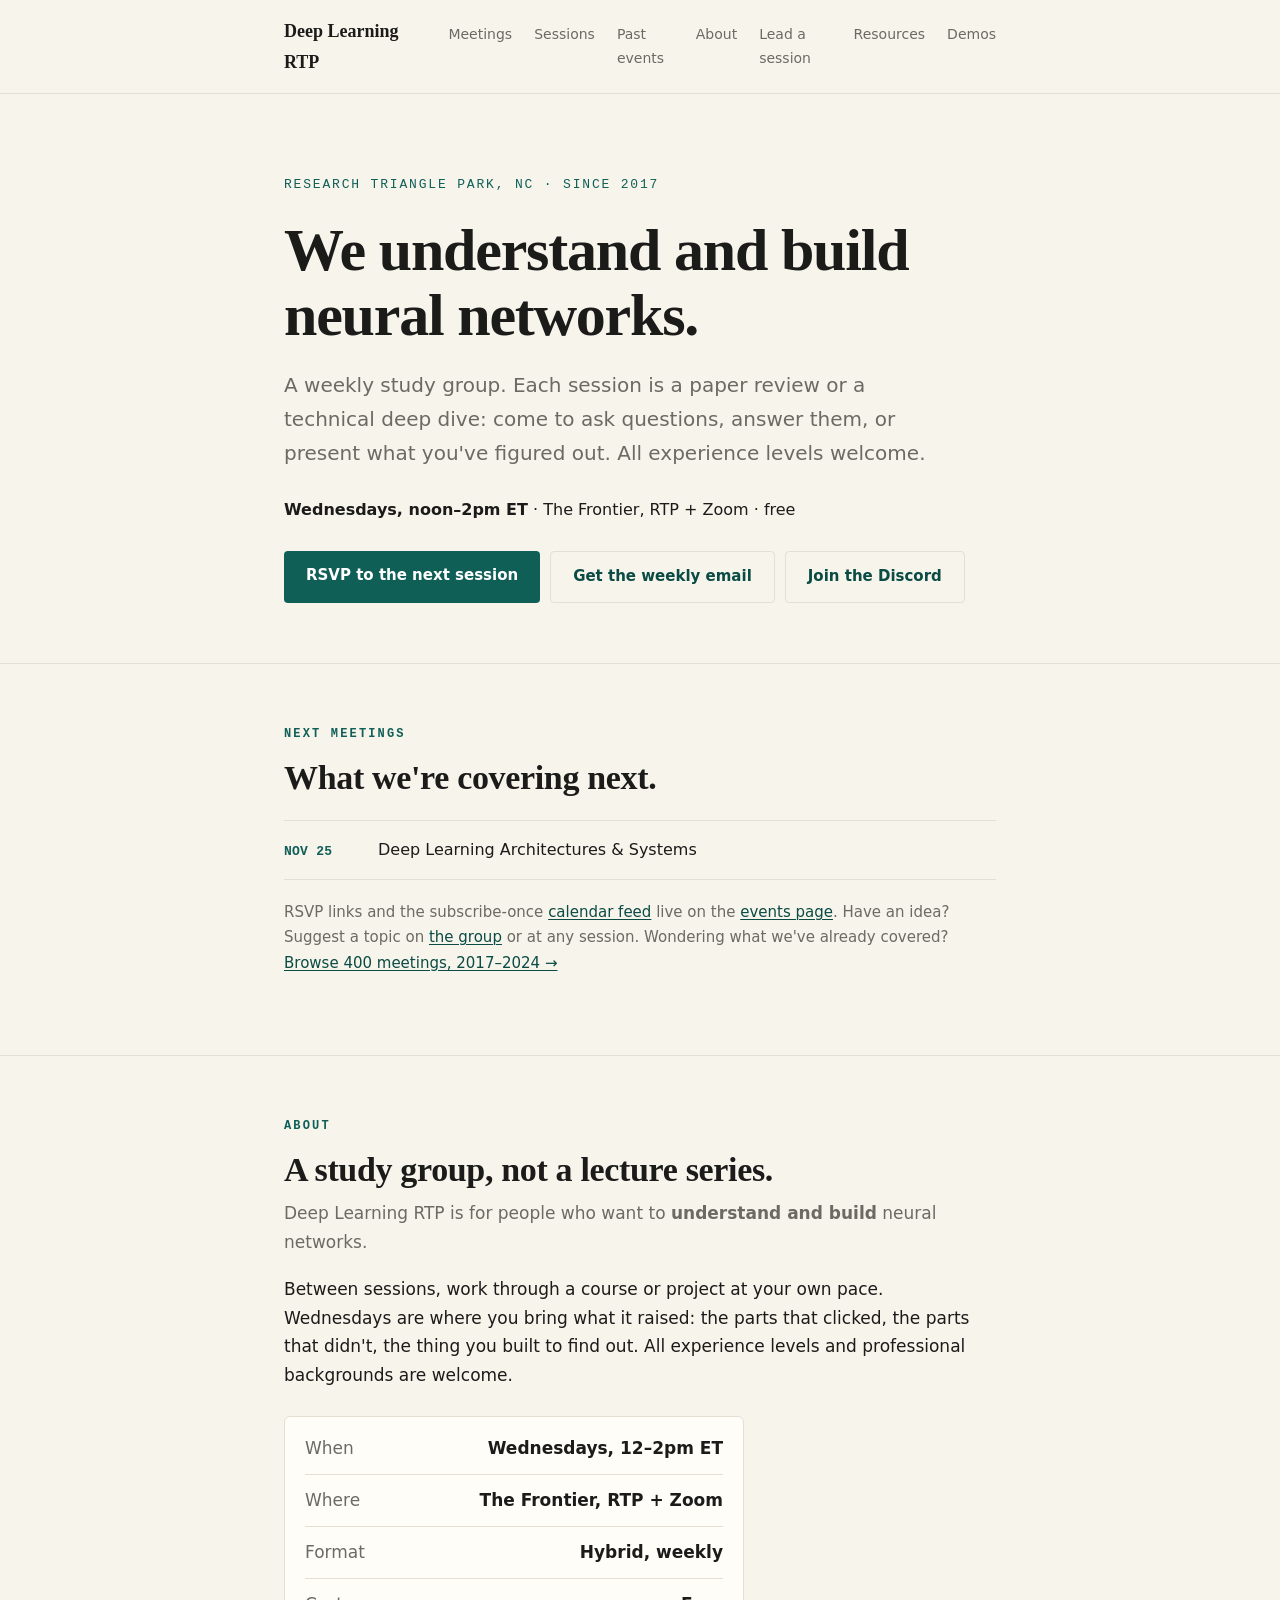
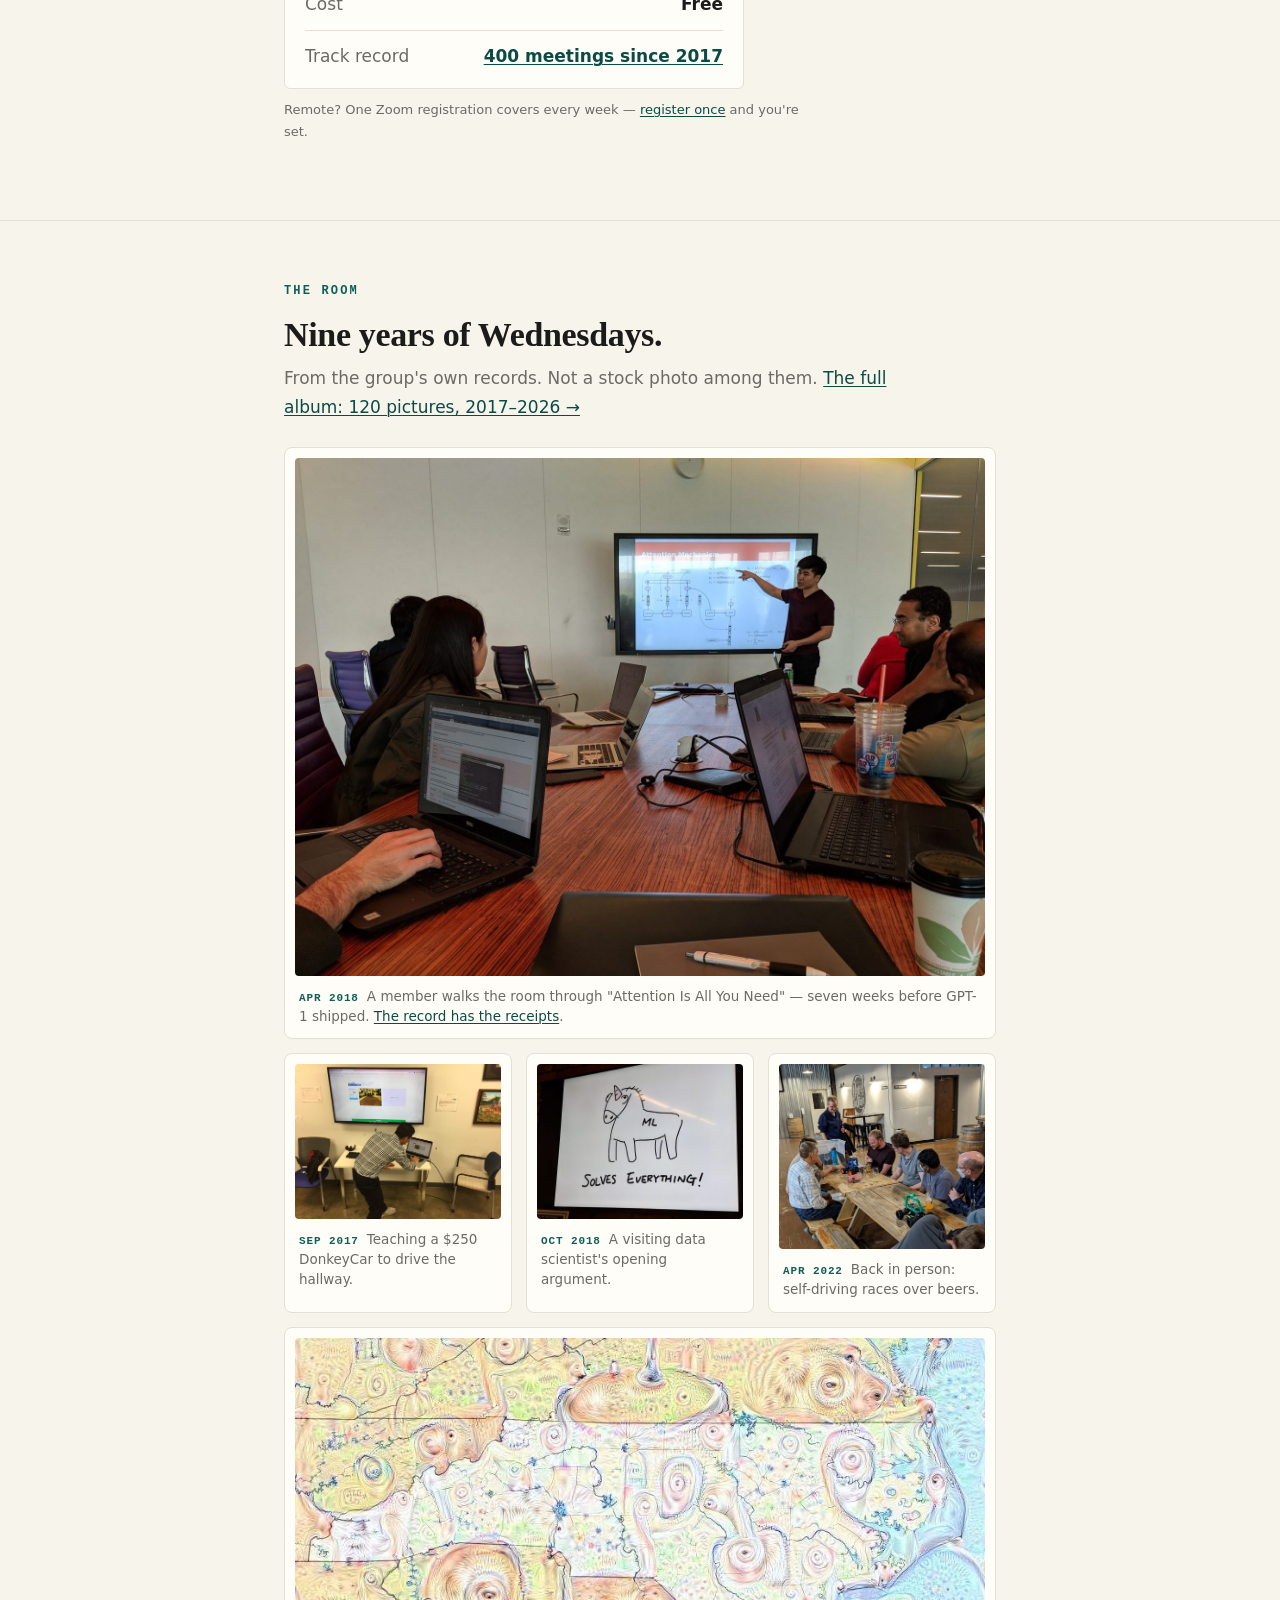
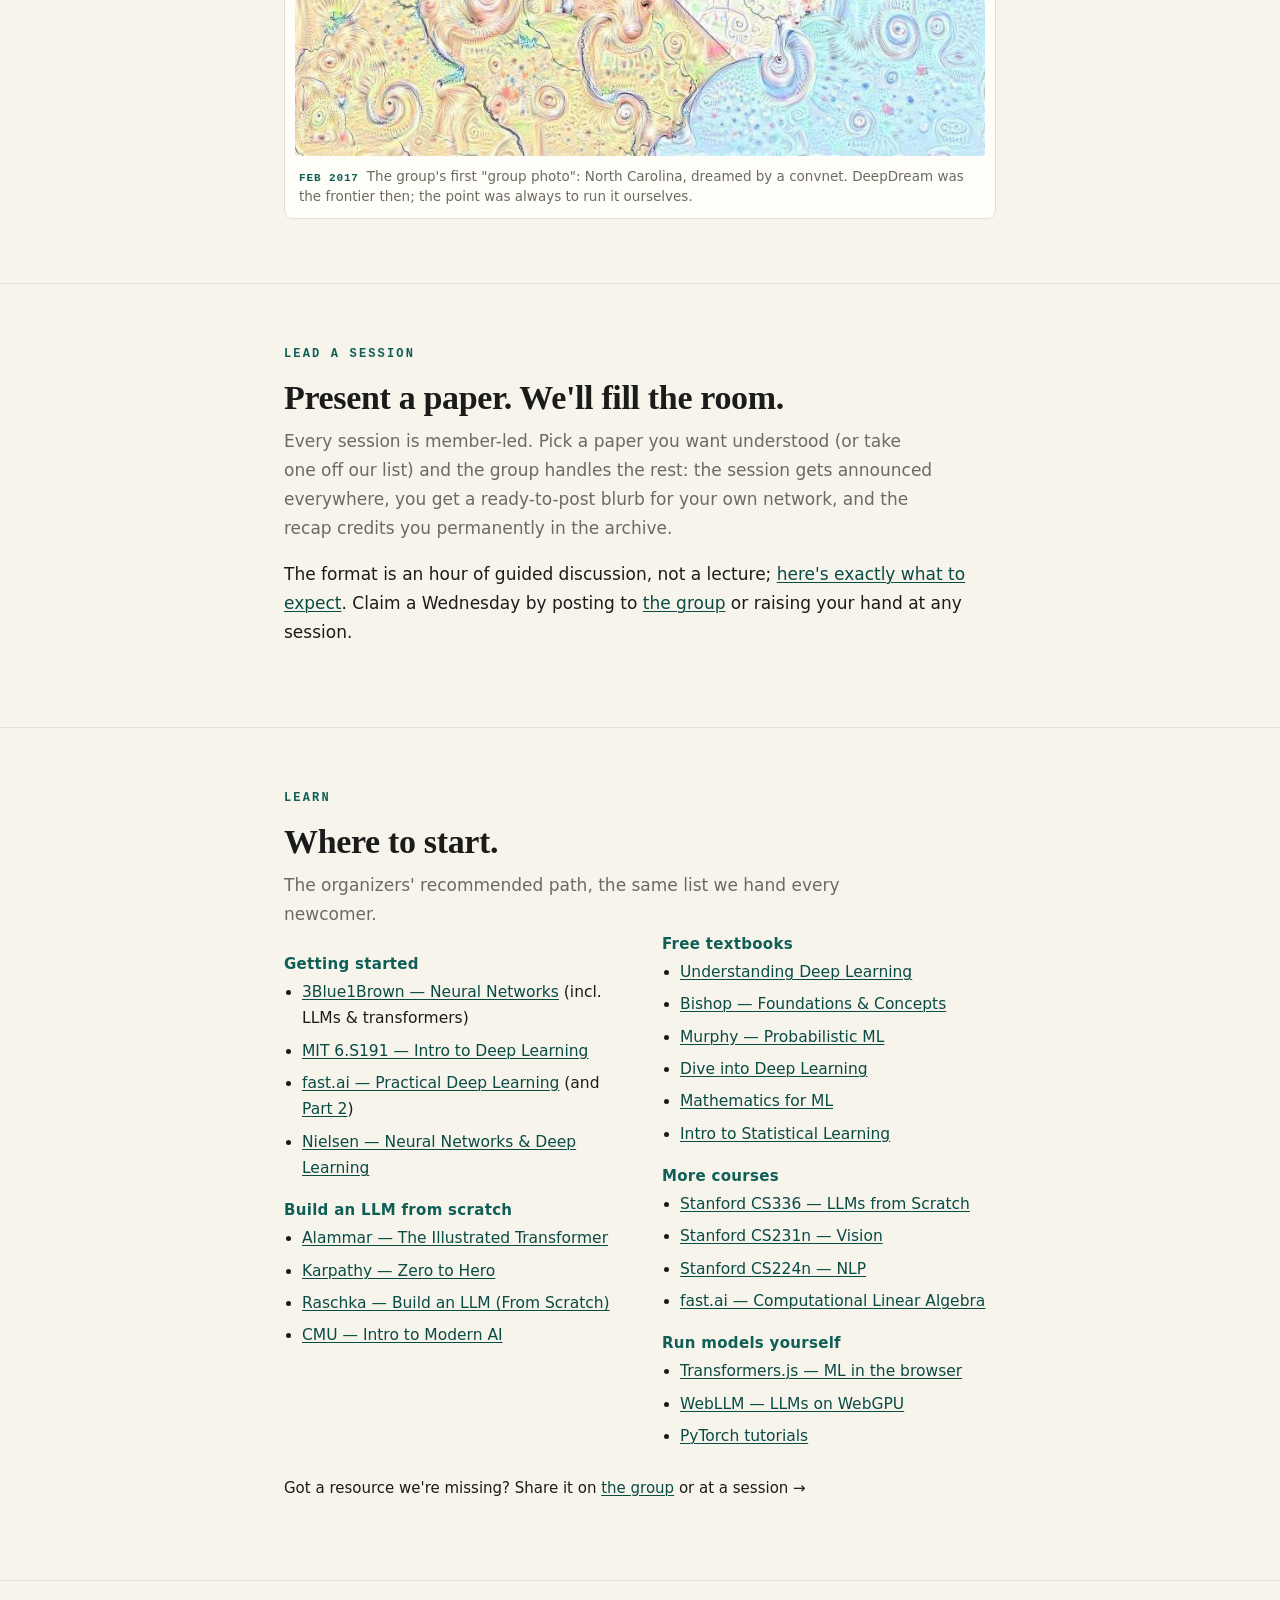
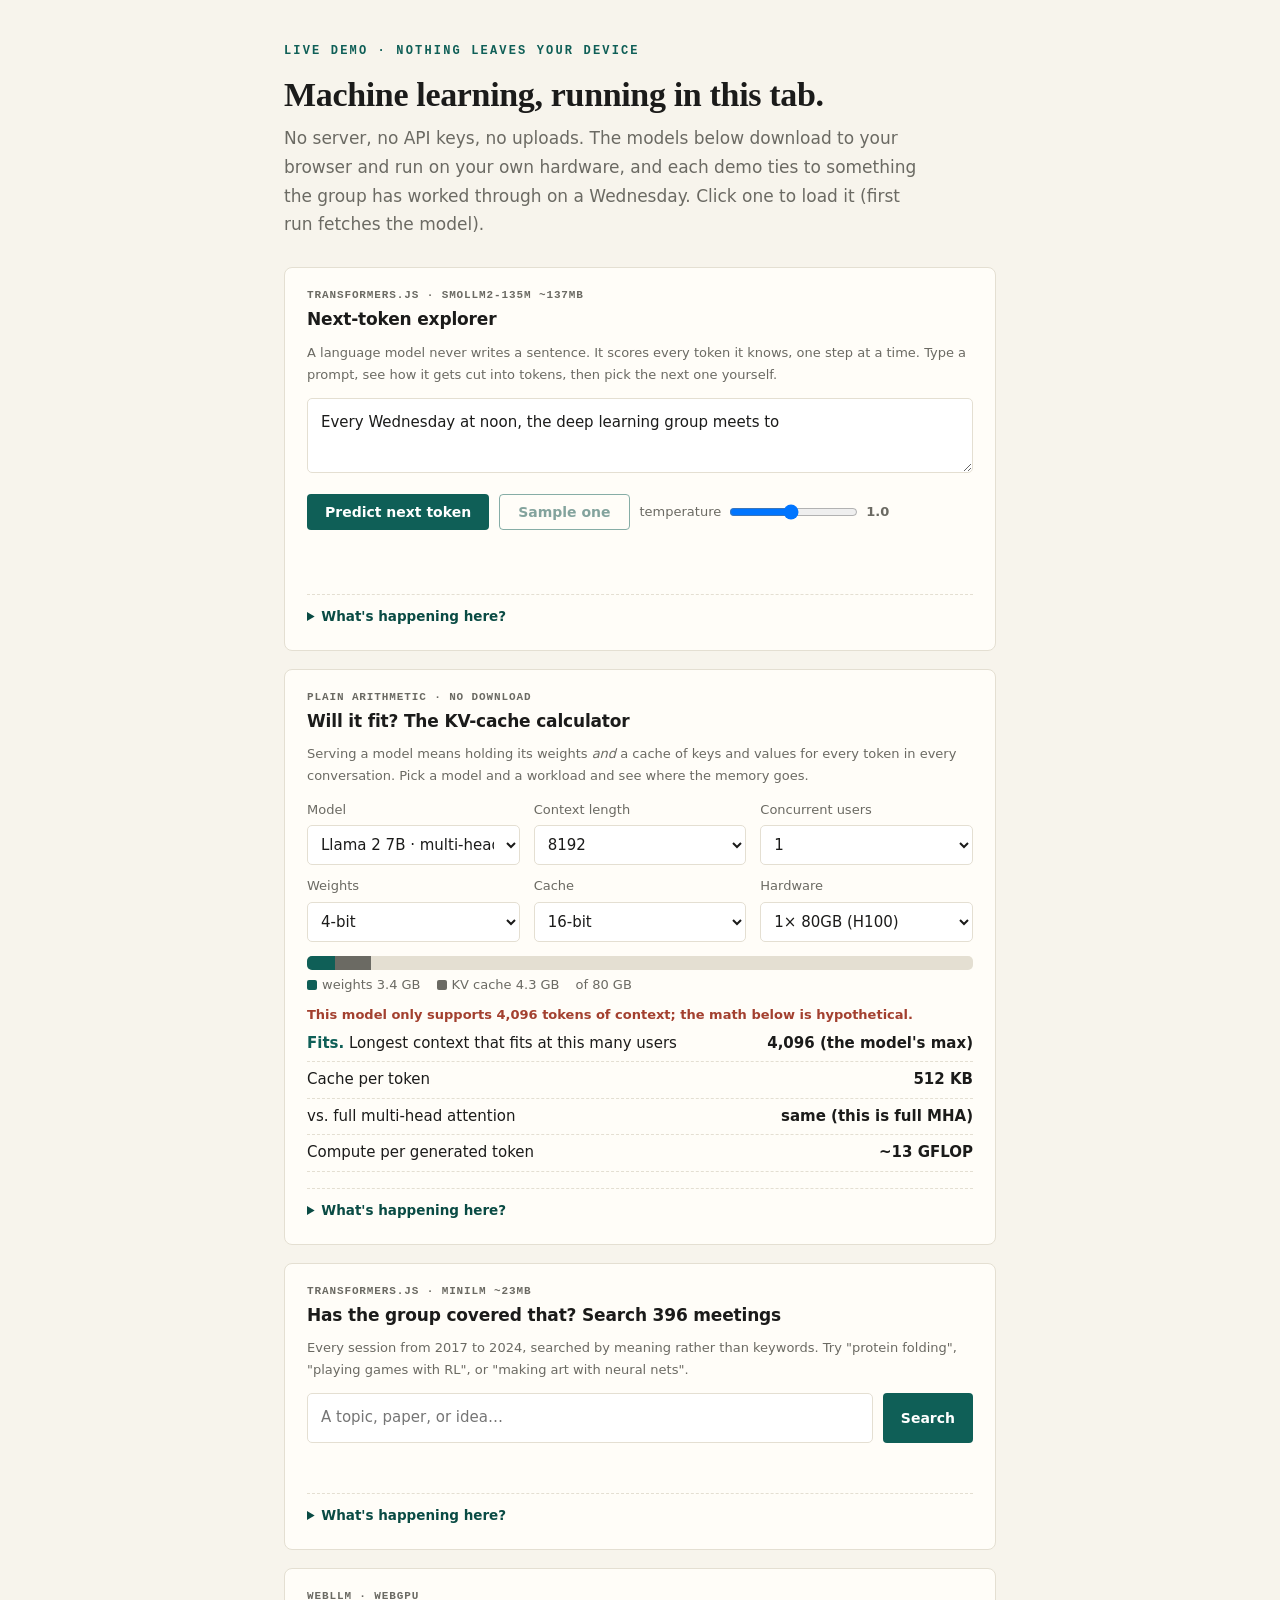
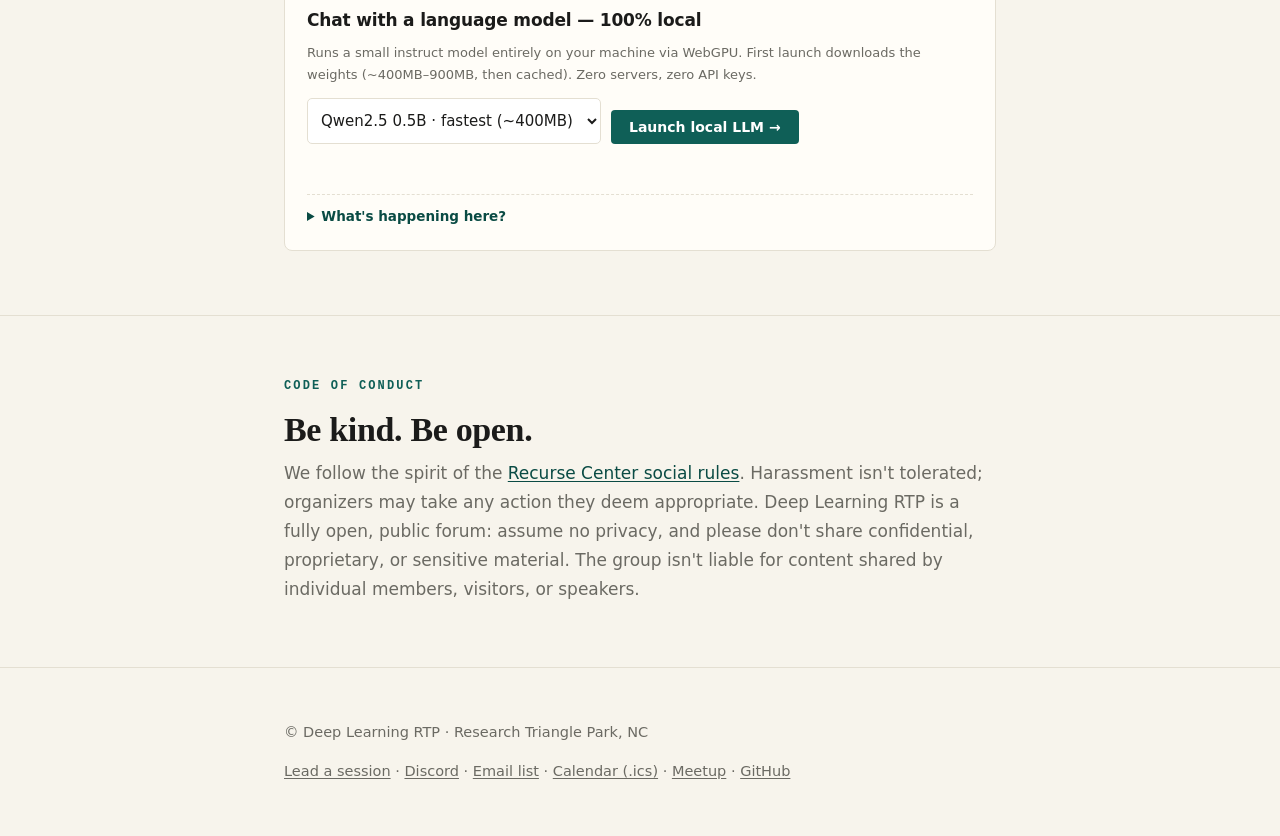
==== index.html @ c710cff5 "Replace 2019-era demos with ones tied to the group's sessions Sentiment and image classification sai" ====
<!doctype html>
<html lang="en">
<head>
<meta charset="utf-8">
<meta name="viewport" content="width=device-width, initial-scale=1">
<title>Deep Learning RTP — a study group that builds neural networks</title>
<meta name="description" content="Deep Learning RTP: a study group in the Research Triangle. Weekly paper reviews and technical deep dives on neural networks. All levels welcome.">
<meta name="robots" content="index, follow, max-snippet:-1, max-image-preview:large">
<link rel="canonical" href="https://deeplearningrtp.github.io/">
<link rel="alternate" type="text/calendar" title="DLRTP events (.ics)" href="/events/dlrtp.ics">
<meta property="og:title" content="Deep Learning RTP">
<meta property="og:description" content="Weekly neural-network paper reviews & deep dives in RTP. All experience levels welcome.">
<meta property="og:type" content="website">
<meta property="og:url" content="https://deeplearningrtp.github.io/">
<!-- ponytail: script-src-only CSP; connect-src lockdown is the upgrade path once model hosts are pinned. -->
<meta http-equiv="Content-Security-Policy" content="script-src 'self' blob: https://cdn.jsdelivr.net 'wasm-unsafe-eval' http://localhost:8400; worker-src 'self' blob:; object-src 'none'; base-uri 'none'">
<!-- generated:jsonld:start -->
<script type="application/ld+json">
{
  "@context": "https://schema.org",
  "@graph": [
    {
      "@type": "Organization",
      "@id": "https://deeplearningrtp.github.io/#org",
      "name": "Deep Learning RTP",
      "url": "https://deeplearningrtp.github.io/",
      "description": "A free weekly study group in Research Triangle Park, NC for people who want to understand and build neural networks.",
      "sameAs": [
        "https://www.meetup.com/deep-learning-rtp/",
        "https://github.com/DeepLearningRTP"
      ]
    },
    {
      "@type": "EventSeries",
      "name": "Deep Learning RTP weekly study group",
      "organizer": { "@id": "https://deeplearningrtp.github.io/#org" },
      "eventAttendanceMode": "https://schema.org/MixedEventAttendanceMode",
      "isAccessibleForFree": true,
      "eventSchedule": {
        "@type": "Schedule",
        "byDay": "https://schema.org/Wednesday",
        "startTime": "12:00",
        "endTime": "14:00",
        "scheduleTimezone": "America/New_York",
        "repeatFrequency": "P1W"
      },
      "location": {
        "@type": "Place",
        "name": "The Frontier",
        "address": {
          "@type": "PostalAddress",
          "streetAddress": "800 Park Offices Dr",
          "addressLocality": "Durham",
          "addressRegion": "NC",
          "addressCountry": "US"
        }
      },
      "subEvent": [
        { "@type": "Event", "name": "Deep Learning Architectures \u0026 Systems", "startDate": "2026-11-25T12:00:00-05:00", "endDate": "2026-11-25T13:30:00-05:00" }
      ]
    }
  ]
}
</script>
<!-- generated:jsonld:end -->
<style>
  :root{
    --bg:#f7f4ec; --panel:#fffdf8; --ink:#1b1b1a; --muted:#6b6a63; --line:#e4dfd2;
    --accent:#0f5f57; --accent-ink:#0a4b44;
    --serif:ui-serif,Georgia,"Iowan Old Style","Palatino Linotype",Palatino,serif;
    --sans:ui-sans-serif,system-ui,-apple-system,"Segoe UI",Roboto,Helvetica,Arial,sans-serif;
    --mono:ui-monospace,"SF Mono",Menlo,Consolas,monospace;
    --col:760px;
  }
  *{box-sizing:border-box}
  html{scroll-behavior:smooth}
  @media (prefers-reduced-motion:reduce){html{scroll-behavior:auto} *{animation:none!important;transition:none!important}}
  body{margin:0;background:var(--bg);color:var(--ink);font:17px/1.7 var(--sans);-webkit-font-smoothing:antialiased}
  .wrap{max-width:var(--col);margin:0 auto;padding:0 24px}
  a{color:var(--accent-ink);text-underline-offset:2px;text-decoration-thickness:1px}
  a:hover{color:var(--accent)}
  h1,h2,h3{font-family:var(--serif);font-weight:600;line-height:1.2;letter-spacing:-.01em;margin:0}
  .muted{color:var(--muted)}
  .mono{font-family:var(--mono)}

  section{padding:64px 0;border-top:1px solid var(--line)}
  .eyebrow{font:600 12px/1 var(--mono);letter-spacing:.18em;text-transform:uppercase;color:var(--accent);margin-bottom:18px}
  h2{font-size:clamp(26px,4vw,34px);margin-bottom:6px}
  .lede{color:var(--muted);max-width:60ch;margin:8px 0 0}

  /* top bar */
  header.bar{border-bottom:1px solid var(--line);background:color-mix(in srgb,var(--bg) 92%,transparent);
    position:sticky;top:0;z-index:20;backdrop-filter:blur(6px)}
  .bar .wrap{display:flex;align-items:center;gap:24px;padding:16px 24px}
  .bar .name{font-family:var(--serif);font-weight:600;font-size:18px}
  .bar nav{margin-left:auto;display:flex;gap:22px}
  .bar nav a{color:var(--muted);font-size:14px;text-decoration:none}
  .bar nav a:hover{color:var(--ink)}
  /* phones keep the cross-page destinations; in-page anchors are one scroll away */
  @media(max-width:640px){.bar nav{gap:14px} .bar nav a.here{display:none}}

  /* hero */
  .hero{padding:80px 0 60px;border-top:none}
  .hero h1{font-size:clamp(38px,7vw,60px);line-height:1.08;letter-spacing:-.02em}
  .hero .kicker{font-family:var(--mono);font-size:13px;letter-spacing:.14em;text-transform:uppercase;color:var(--accent);margin-bottom:22px}
  .hero p.sub{font-size:20px;color:var(--muted);max-width:52ch;margin:20px 0 0}
  .meetline{margin-top:26px;font-size:16px;color:var(--ink)}
  .meetline b{font-weight:600}
  .btns{display:flex;flex-wrap:wrap;gap:10px;margin-top:28px}
  .btn{display:inline-block;padding:12px 22px;background:var(--accent);color:#fff;
    border-radius:4px;font-weight:600;font-size:15px;text-decoration:none}
  .btn:hover{background:var(--accent-ink);color:#fff}
  .btn.ghost{background:transparent;color:var(--accent-ink);border:1px solid var(--line)}
  .btn.ghost:hover{border-color:var(--accent);background:transparent}

  /* meetings */
  .evt{display:flex;gap:20px;align-items:baseline;padding:15px 0;border-bottom:1px solid var(--line)}
  .evt:first-of-type{border-top:1px solid var(--line)}
  .evt .date{font:600 13px/1.3 var(--mono);color:var(--accent);min-width:74px;letter-spacing:.02em}
  .evt .t{font-size:16px}
  .aside{margin-top:20px;font-size:15px;color:var(--muted)}

  /* about */
  .about p{max-width:64ch}
  .facts{margin-top:26px;border:1px solid var(--line);border-radius:6px;background:var(--panel);padding:6px 20px;max-width:460px}
  .fact{display:flex;justify-content:space-between;gap:16px;padding:11px 0;border-bottom:1px solid var(--line)}
  .fact:last-child{border-bottom:none}
  .fact span{color:var(--muted)}
  .fact b{font-weight:600}

  /* the room */
  .room .lede{margin-bottom:26px}
  .room figure{margin:0;border:1px solid var(--line);background:var(--panel);border-radius:8px;padding:10px}
  .room img{width:100%;height:auto;display:block;border-radius:4px}
  .room figcaption{padding:10px 4px 2px;font-size:13.5px;color:var(--muted);line-height:1.5}
  .room .when{font:600 11px/1 var(--mono);letter-spacing:.08em;color:var(--accent);margin-right:8px}
  .room .strip{display:grid;grid-template-columns:repeat(auto-fit,minmax(200px,1fr));gap:14px;margin-top:14px}
  .room .dream{margin-top:14px}

  /* resources */
  .cols{columns:2;column-gap:44px;margin-top:6px}
  @media(max-width:600px){.cols{columns:1}}
  .cols .grp{break-inside:avoid}
  .cols h3{font-size:15px;font-family:var(--sans);font-weight:700;color:var(--accent);letter-spacing:.02em;
    margin:20px 0 6px;break-after:avoid}
  .cols ul{margin:0 0 4px;padding-left:18px}
  .cols li{margin:6px 0;break-inside:avoid;font-size:15.5px}
  .contribute{margin-top:26px;font-size:15px}

  /* demos */
  .demos .lede{margin-bottom:28px}
  .card{border:1px solid var(--line);border-radius:8px;background:var(--panel);padding:22px}
  .grid2{display:grid;grid-template-columns:1fr 1fr;gap:18px}
  @media(max-width:640px){.grid2{grid-template-columns:1fr}}
  .tag{font:600 11px/1 var(--mono);letter-spacing:.08em;text-transform:uppercase;color:var(--muted)}
  .card h3{font-family:var(--sans);font-size:17px;font-weight:700;margin:8px 0 12px}
  textarea,input[type=text]{width:100%;background:#fff;border:1px solid var(--line);color:var(--ink);
    border-radius:5px;padding:11px 13px;font:inherit;font-size:15px;resize:vertical}
  textarea:focus,input:focus{outline:2px solid var(--accent);outline-offset:0}
  .act{display:inline-block;margin-top:12px;padding:9px 18px;background:var(--accent);color:#fff;border:none;
    border-radius:4px;font:600 14px var(--sans);cursor:pointer}
  .act:hover{background:var(--accent-ink)}
  .act:disabled{opacity:.5;cursor:default}
  select{background:#fff;border:1px solid var(--line);color:var(--ink);border-radius:5px;padding:9px;font:inherit;font-size:15px}
  .out{margin-top:14px;min-height:20px;font-size:15px}
  .bar-meter{height:8px;border-radius:5px;background:var(--line);overflow:hidden;margin-top:6px}
  .bar-meter>i{display:block;height:100%;background:var(--accent)}
  .resultline{display:flex;justify-content:space-between;gap:12px;padding:5px 0;border-bottom:1px dashed var(--line)}
  .resultline b{font-variant-numeric:tabular-nums}
  .drop{border:1.5px dashed var(--line);border-radius:6px;padding:24px;text-align:center;color:var(--muted);cursor:pointer;background:#fff}
  .drop.hover{border-color:var(--accent);color:var(--ink)}
  .drop img{max-width:100%;max-height:200px;border-radius:5px;margin-top:12px}
  .row{display:flex;gap:10px;margin-top:12px;flex-wrap:wrap}
  .note{font-size:13px;color:var(--muted)}
  .act.ghost{background:transparent;color:var(--accent-ink);border:1px solid var(--accent)}
  .act.ghost:hover{background:var(--bg)}
  .temp{display:flex;align-items:center;gap:6px}
  .temp b{font-variant-numeric:tabular-nums;min-width:2.2em}
  .toks{display:flex;flex-wrap:wrap;gap:3px;margin-top:14px;font:13px/1.4 var(--mono)}
  .toks span{padding:1px 4px;border-radius:3px;background:var(--bg);border:1px solid var(--line);white-space:pre}
  .toks span:nth-child(even){background:#fff}
  .cand{display:grid;grid-template-columns:minmax(7em,auto) 1fr 4em;align-items:center;gap:10px;width:100%;
    padding:4px 6px;border:0;border-bottom:1px dashed var(--line);background:none;font:inherit;text-align:left;cursor:pointer;color:var(--ink)}
  .cand:hover{background:var(--bg)}
  .cand code{font:14px var(--mono);white-space:pre}
  .cand .bar-meter{margin:0}
  .cand b{text-align:right;font-variant-numeric:tabular-nums}
  .kv-grid{display:grid;grid-template-columns:repeat(3,minmax(0,1fr));gap:10px 14px}
  .kv-grid select{width:100%;min-width:0}
  .kv-grid label{display:flex;flex-direction:column;gap:4px;font-size:13px;color:var(--muted)}
  @media(max-width:640px){.kv-grid{grid-template-columns:repeat(2,minmax(0,1fr))}.kv-grid label:first-child{grid-column:1/-1}}
  .stack{display:flex;height:14px;border-radius:5px;overflow:hidden;background:var(--line);margin:10px 0 4px}
  .stack i{display:block;height:100%}
  .stack .w{background:var(--accent)}
  .stack .c{background:var(--muted)}
  .stack.over{outline:2px solid #a3402f}
  .legend{display:flex;gap:16px;flex-wrap:wrap;font-size:13px;color:var(--muted)}
  .legend i{display:inline-block;width:10px;height:10px;border-radius:2px;margin-right:5px;vertical-align:-1px}
  .hit{padding:8px 0;border-bottom:1px dashed var(--line)}
  .hit .meta{font:12px var(--mono);color:var(--muted)}
  .hit .t{font-weight:600}
  .hit p{margin:2px 0 0;font-size:13.5px;color:var(--muted)}
  .pos{color:var(--accent);font-weight:700}
  .neg{color:#a3402f;font-weight:700}
  details.how{margin-top:16px;border-top:1px dashed var(--line);padding-top:10px}
  details.how summary{cursor:pointer;color:var(--accent-ink);font-weight:600;font-size:13.5px}
  details.how p{margin:8px 0 0;font-size:14px;color:var(--muted);max-width:62ch}
  .chat{display:none;margin-top:18px}
  .chat.on{display:block}
  .log{background:#fff;border:1px solid var(--line);border-radius:6px;padding:12px;height:280px;overflow:auto;font-size:15px}
  .msg{padding:8px 12px;border-radius:6px;margin:8px 0;max-width:88%;white-space:pre-wrap;word-wrap:break-word}
  .msg.user{background:var(--accent);color:#fff;margin-left:auto}
  .msg.bot{background:var(--bg);border:1px solid var(--line)}
  .msg.sys{background:transparent;color:var(--muted);font-size:13px;text-align:center;max-width:100%}

  footer{padding:52px 0;border-top:1px solid var(--line);color:var(--muted);font-size:14.5px}
  footer .wrap{display:flex;flex-wrap:wrap;gap:14px;justify-content:space-between}
  footer a{color:var(--muted)}
  footer a:hover{color:var(--ink)}
</style>
</head>
<body>

<header class="bar">
  <div class="wrap">
    <span class="name">Deep Learning RTP</span>
    <nav>
      <a class="here" href="#meetings">Meetings</a>
      <a href="/events/">Sessions</a>
      <a href="/history/">Past events</a>
      <a class="here" href="#about">About</a>
      <a class="here" href="#lead">Lead a session</a>
      <a class="here" href="#resources">Resources</a>
      <a class="here" href="#demos">Demos</a>
    </nav>
  </div>
</header>

<div class="hero">
  <div class="wrap">
    <div class="kicker">Research Triangle Park, NC · Since 2017</div>
    <h1>We understand and build neural networks.</h1>
    <p class="sub">A weekly study group. Each session is a paper review or a technical deep dive: come to ask questions, answer them, or present what you've figured out. All experience levels welcome.</p>
    <div class="meetline"><b>Wednesdays, noon–2pm ET</b> · The Frontier, RTP + Zoom · free</div>
    <div class="btns">
      <a class="btn" href="/events/">RSVP to the next session</a>
      <a class="btn ghost" href="https://groups.google.com/g/deep-learning-rtp" target="_blank" rel="noopener">Get the weekly email</a>
      <a class="btn ghost" href="https://discord.gg/Vb2dzEgmx" target="_blank" rel="noopener">Join the Discord</a>
    </div>
  </div>
</div>

<section id="meetings">
  <div class="wrap">
    <div class="eyebrow">Next meetings</div>
    <h2>What we're covering next.</h2>
    <div style="margin-top:22px">
      <!-- generated:meetings:start -->
<div class="evt"><span class="date">NOV 25</span><span class="t">Deep Learning Architectures & Systems</span></div>
<!-- generated:meetings:end -->
    </div>
    <p class="aside">RSVP links and the subscribe-once <a href="/events/dlrtp.ics">calendar feed</a> live on the <a href="/events/">events page</a>. Have an idea? Suggest a topic on <a href="https://groups.google.com/g/deep-learning-rtp" target="_blank" rel="noopener">the group</a> or at any session. Wondering what we've already covered? <a href="/history/">Browse 400 meetings, 2017–2024 →</a></p>
  </div>
</section>

<section id="about" class="about">
  <div class="wrap">
    <div class="eyebrow">About</div>
    <h2>A study group, not a lecture series.</h2>
    <p class="lede" style="margin-bottom:18px">Deep Learning RTP is for people who want to <b>understand and build</b> neural networks.</p>
    <p>Between sessions, work through a course or project at your own pace. Wednesdays are where you bring what it raised: the parts that clicked, the parts that didn't, the thing you built to find out. All experience levels and professional backgrounds are welcome.</p>
    <div class="facts">
      <div class="fact"><span>When</span><b>Wednesdays, 12–2pm ET</b></div>
      <div class="fact"><span>Where</span><b>The Frontier, RTP + Zoom</b></div>
      <div class="fact"><span>Format</span><b>Hybrid, weekly</b></div>
      <div class="fact"><span>Cost</span><b>Free</b></div>
      <div class="fact"><span>Track record</span><b><a href="/history/">400 meetings since 2017</a></b></div>
    </div>
    <p class="note" style="margin-top:10px">Remote? One Zoom registration covers every week — <a href="https://us04web.zoom.us/j/75202351347?pwd=a3xZ3xA4mYosyNdZBvb8zfxbaHTa11.1" target="_blank" rel="noopener">register once</a> and you're set.</p>
  </div>
</section>

<section id="room" class="room">
  <div class="wrap">
    <div class="eyebrow">The room</div>
    <h2>Nine years of Wednesdays.</h2>
    <p class="lede">From the group's own records. Not a stock photo among them. <a href="/gallery/">The full album: 120 pictures, 2017–2026 →</a></p>
    <figure>
      <img src="/photos/2018-04-attention.jpg" width="1440" height="1080" loading="lazy"
        alt="A member at the seminar table points at an Attention Mechanism slide, LSTM diagrams on screen, the room following along on laptops">
      <figcaption><span class="when">APR 2018</span>A member walks the room through "Attention Is All You Need" — seven weeks before GPT-1 shipped. <a href="/history/">The record has the receipts</a>.</figcaption>
    </figure>
    <div class="strip">
      <figure>
        <img src="/photos/2017-09-donkeycar.jpg" width="900" height="675" loading="lazy"
          alt="A member leans over a laptop below a wall screen showing the DonkeyCar driving interface">
        <figcaption><span class="when">SEP 2017</span>Teaching a $250 DonkeyCar to drive the hallway.</figcaption>
      </figure>
      <figure>
        <img src="/photos/2018-10-ml-solves-everything.jpg" width="900" height="675" loading="lazy"
          alt="A projected hand-drawn unicorn labeled ML above the words 'solves everything!'">
        <figcaption><span class="when">OCT 2018</span>A visiting data scientist's opening argument.</figcaption>
      </figure>
      <figure>
        <img src="/photos/2022-04-races.jpg" width="900" height="807" loading="lazy"
          alt="Members around brewery picnic tables with two small self-driving RC cars between the glasses">
        <figcaption><span class="when">APR 2022</span>Back in person: self-driving races over beers.</figcaption>
      </figure>
    </div>
    <figure class="dream">
      <img src="/photos/2017-02-deepdream-nc.jpg" width="800" height="485" loading="lazy"
        alt="A map of North Carolina rendered by DeepDream, every county swirling with dog faces and spirals">
      <figcaption><span class="when">FEB 2017</span>The group's first "group photo": North Carolina, dreamed by a convnet. DeepDream was the frontier then; the point was always to run it ourselves.</figcaption>
    </figure>
  </div>
</section>

<section id="lead">
  <div class="wrap">
    <div class="eyebrow">Lead a session</div>
    <h2>Present a paper. We'll fill the room.</h2>
    <p class="lede">Every session is member-led. Pick a paper you want understood (or take one off our list) and the group handles the rest: the session gets announced everywhere, you get a ready-to-post blurb for your own network, and the recap credits you permanently in the archive.</p>
    <p>The format is an hour of guided discussion, not a lecture; <a href="/speaker.html">here's exactly what to expect</a>. Claim a Wednesday by posting to <a href="https://groups.google.com/g/deep-learning-rtp" target="_blank" rel="noopener">the group</a> or raising your hand at any session.</p>
  </div>
</section>

<section id="resources">
  <div class="wrap">
    <div class="eyebrow">Learn</div>
    <h2>Where to start.</h2>
    <p class="lede">The organizers' recommended path, the same list we hand every newcomer.</p>
    <div class="cols">
      <div class="grp">
      <h3>Getting started</h3>
      <ul>
        <li><a href="https://www.3blue1brown.com/topics/neural-networks" target="_blank" rel="noopener">3Blue1Brown — Neural Networks</a> (incl. LLMs &amp; transformers)</li>
        <li><a href="http://introtodeeplearning.com/" target="_blank" rel="noopener">MIT 6.S191 — Intro to Deep Learning</a></li>
        <li><a href="https://course.fast.ai/" target="_blank" rel="noopener">fast.ai — Practical Deep Learning</a> (and <a href="https://course.fast.ai/Lessons/part2.html" target="_blank" rel="noopener">Part 2</a>)</li>
        <li><a href="http://neuralnetworksanddeeplearning.com/" target="_blank" rel="noopener">Nielsen — Neural Networks &amp; Deep Learning</a></li>
      </ul>
      </div>
      <div class="grp">
      <h3>Build an LLM from scratch</h3>
      <ul>
        <li><a href="https://jalammar.github.io/illustrated-transformer/" target="_blank" rel="noopener">Alammar — The Illustrated Transformer</a></li>
        <li><a href="https://www.youtube.com/playlist?list=PLAqhIrjkxbuWI23v9cThsA9GvCAUhRvKZ" target="_blank" rel="noopener">Karpathy — Zero to Hero</a></li>
        <li><a href="https://github.com/rasbt/LLMs-from-scratch" target="_blank" rel="noopener">Raschka — Build an LLM (From Scratch)</a></li>
        <li><a href="https://modernaicourse.org/" target="_blank" rel="noopener">CMU — Intro to Modern AI</a></li>
      </ul>
      </div>
      <div class="grp">
      <h3>Free textbooks</h3>
      <ul>
        <li><a href="https://udlbook.github.io/udlbook/" target="_blank" rel="noopener">Understanding Deep Learning</a></li>
        <li><a href="https://www.bishopbook.com/" target="_blank" rel="noopener">Bishop — Foundations &amp; Concepts</a></li>
        <li><a href="https://probml.github.io/pml-book/" target="_blank" rel="noopener">Murphy — Probabilistic ML</a></li>
        <li><a href="https://d2l.ai/" target="_blank" rel="noopener">Dive into Deep Learning</a></li>
        <li><a href="https://mml-book.github.io/" target="_blank" rel="noopener">Mathematics for ML</a></li>
        <li><a href="https://www.statlearning.com/" target="_blank" rel="noopener">Intro to Statistical Learning</a></li>
      </ul>
      </div>
      <div class="grp">
      <h3>More courses</h3>
      <ul>
        <li><a href="https://stanford-cs336.github.io/" target="_blank" rel="noopener">Stanford CS336 — LLMs from Scratch</a></li>
        <li><a href="https://cs231n.github.io/" target="_blank" rel="noopener">Stanford CS231n — Vision</a></li>
        <li><a href="https://web.stanford.edu/class/cs224n/" target="_blank" rel="noopener">Stanford CS224n — NLP</a></li>
        <li><a href="https://github.com/fastai/numerical-linear-algebra" target="_blank" rel="noopener">fast.ai — Computational Linear Algebra</a></li>
      </ul>
      </div>
      <div class="grp">
      <h3>Run models yourself</h3>
      <ul>
        <li><a href="https://huggingface.co/docs/transformers.js" target="_blank" rel="noopener">Transformers.js — ML in the browser</a></li>
        <li><a href="https://webllm.mlc.ai/" target="_blank" rel="noopener">WebLLM — LLMs on WebGPU</a></li>
        <li><a href="https://pytorch.org/tutorials/" target="_blank" rel="noopener">PyTorch tutorials</a></li>
      </ul>
      </div>
    </div>
    <p class="contribute">Got a resource we're missing? Share it on <a href="https://groups.google.com/g/deep-learning-rtp" target="_blank" rel="noopener">the group</a> or at a session →</p>
  </div>
</section>

<section id="demos" class="demos">
  <div class="wrap">
    <div class="eyebrow">Live demo · nothing leaves your device</div>
    <h2>Machine learning, running in this tab.</h2>
    <p class="lede">No server, no API keys, no uploads. The models below download to your browser and run on your own hardware, and each demo ties to something the group has worked through on a Wednesday. Click one to load it (first run fetches the model).</p>

    <div class="card">
      <div class="tag">Transformers.js · SmolLM2-135M ~137MB</div>
      <h3>Next-token explorer</h3>
      <p class="note" style="margin:0 0 12px">A language model never writes a sentence. It scores every token it knows, one step at a time. Type a prompt, see how it gets cut into tokens, then pick the next one yourself.</p>
      <textarea id="nt-in" rows="2">Every Wednesday at noon, the deep learning group meets to</textarea>
      <div class="row">
        <button class="act" id="nt-run" style="margin-top:0">Predict next token</button>
        <button class="act ghost" id="nt-sample" style="margin-top:0" disabled>Sample one</button>
        <label class="note temp">temperature <input type="range" id="nt-temp" min="0.1" max="2" step="0.1" value="1"> <b id="nt-temp-v">1.0</b></label>
      </div>
      <div class="toks" id="nt-toks"></div>
      <div class="out" id="nt-out"></div>
      <details class="how">
        <summary>What's happening here?</summary>
        <p>Your text is split into tokens (the boxes): common words are one token, rare ones get chopped up. The model reads them all and outputs one score for each of its 49,152 vocabulary entries. Softmax turns the scores into the probabilities you see. Temperature divides the scores before softmax: low makes the top pick dominate, high flattens the field. Chat models do exactly this loop, thousands of times per reply.</p>
        <p>Deeper: Karpathy's <a href="https://www.youtube.com/watch?v=zduSFxRajkE" target="_blank" rel="noopener">Let's build the GPT Tokenizer</a> and the <a href="https://github.com/rasbt/LLMs-from-scratch" target="_blank" rel="noopener">Build an LLM (From Scratch)</a> repo.</p>
      </details>
    </div>

    <div class="card" style="margin-top:18px">
      <div class="tag">Plain arithmetic · no download</div>
      <h3>Will it fit? The KV-cache calculator</h3>
      <p class="note" style="margin:0 0 12px">Serving a model means holding its weights <em>and</em> a cache of keys and values for every token in every conversation. Pick a model and a workload and see where the memory goes.</p>
      <div class="kv-grid">
        <label>Model <select id="kv-model"></select></label>
        <label>Context length <select id="kv-ctx"><option>2048</option><option selected>8192</option><option>32768</option><option>131072</option></select></label>
        <label>Concurrent users <select id="kv-batch"><option selected>1</option><option>8</option><option>32</option><option>128</option></select></label>
        <label>Weights <select id="kv-wbytes"><option value="2">16-bit</option><option value="1">8-bit</option><option value="0.5" selected>4-bit</option></select></label>
        <label>Cache <select id="kv-cbytes"><option value="2" selected>16-bit</option><option value="1">8-bit</option></select></label>
        <label>Hardware <select id="kv-gpu"><option value="24">1× 24GB (RTX 4090)</option><option value="80" selected>1× 80GB (H100)</option><option value="640">8× 80GB (H100 node)</option></select></label>
      </div>
      <div class="out" id="kv-out"></div>
      <details class="how">
        <summary>What's happening here?</summary>
        <p>Each layer stores a key and a value vector for every token so the model doesn't recompute the past. That cache grows with context × users, and at long context it outweighs the model itself. The architectures we've surveyed attack it directly: grouped-query attention (Llama 3, Mixtral) shares one key/value head across several query heads; DeepSeek's multi-head latent attention caches one small compressed vector instead. Mixture-of-experts models are the opposite trade: huge weights, but each token only runs through a slice of them.</p>
        <p>Numbers ignore activations and framework overhead, so real headroom is a bit smaller. Deeper: <a href="https://arxiv.org/abs/2305.13245" target="_blank" rel="noopener">GQA</a>, <a href="https://arxiv.org/abs/2405.04434" target="_blank" rel="noopener">DeepSeek-V2 (MLA)</a>, and <a href="https://jax-ml.github.io/scaling-book/" target="_blank" rel="noopener">How to Scale Your Model</a>.</p>
      </details>
    </div>

    <div class="card" style="margin-top:18px">
      <div class="tag">Transformers.js · MiniLM ~23MB</div>
      <h3>Has the group covered that? Search 396 meetings</h3>
      <p class="note" style="margin:0 0 12px">Every session from 2017 to 2024, searched by meaning rather than keywords. Try "protein folding", "playing games with RL", or "making art with neural nets".</p>
      <div class="row" style="margin-top:0">
        <input type="text" id="arc-in" placeholder="A topic, paper, or idea…" style="flex:1">
        <button class="act" id="arc-run" style="margin-top:0">Search</button>
      </div>
      <div class="out" id="arc-out"></div>
      <details class="how">
        <summary>What's happening here?</summary>
        <p>Each meeting's title and description was turned into a 384-number vector (an embedding) ahead of time. Your query gets the same treatment, here in your browser, and results are ranked by cosine similarity: how closely the two vectors point the same way. That's why a search can find "Minigo" for "playing games with RL" without the words matching. This is the retrieval half of every RAG system.</p>
        <p>The full record, with a timeline and yearly chart: <a href="/history/">400 meetings, 2017–2024</a>.</p>
      </details>
    </div>

    <div class="card" style="margin-top:18px">
      <div class="tag">WebLLM · WebGPU</div>
      <h3>Chat with a language model — 100% local</h3>
      <p class="note" style="margin:0 0 12px">Runs a small instruct model entirely on your machine via WebGPU. First launch downloads the weights (~400MB–900MB, then cached). Zero servers, zero API keys.</p>
      <div class="row">
        <select id="llm-model">
          <option value="Qwen2.5-0.5B-Instruct-q4f16_1-MLC">Qwen2.5 0.5B · fastest (~400MB)</option>
          <option value="Llama-3.2-1B-Instruct-q4f16_1-MLC">Llama 3.2 1B · smarter (~900MB)</option>
        </select>
        <button class="act" id="llm-launch">Launch local LLM →</button>
      </div>
      <div id="llm-status" class="out"></div>
      <div class="chat" id="llm-chat">
        <div class="bar-meter" id="llm-progress" style="display:none"><i style="width:0"></i></div>
        <div class="log" id="llm-log"></div>
        <div class="row">
          <input type="text" id="llm-in" placeholder="Ask something…" style="flex:1">
          <button class="act" id="llm-send">Send</button>
        </div>
        <div class="note" id="llm-speed" style="margin-top:8px"></div>
      </div>
      <details class="how">
        <summary>What's happening here?</summary>
        <p>The "q4f16" in the model name means the network's weights are quantized to 4 bits; that's how a billion-parameter model fits in browser memory. Replies are generated one token at a time; the streaming you see is the real generation loop, and the tokens/sec readout is your own hardware's inference speed.</p>
        <p>Want to build one? <a href="https://github.com/rasbt/LLMs-from-scratch" target="_blank" rel="noopener">Raschka's Build an LLM (From Scratch)</a> and <a href="https://www.youtube.com/playlist?list=PLAqhIrjkxbuWI23v9cThsA9GvCAUhRvKZ" target="_blank" rel="noopener">Karpathy's Zero to Hero</a> are both on the list above.</p>
      </details>
    </div>
  </div>
</section>

<section id="conduct">
  <div class="wrap">
    <div class="eyebrow">Code of conduct</div>
    <h2>Be kind. Be open.</h2>
    <p class="lede" style="max-width:66ch">We follow the spirit of the <a href="https://www.recurse.com/code-of-conduct" target="_blank" rel="noopener">Recurse Center social rules</a>. Harassment isn't tolerated; organizers may take any action they deem appropriate. Deep Learning RTP is a fully open, public forum: assume no privacy, and please don't share confidential, proprietary, or sensitive material. The group isn't liable for content shared by individual members, visitors, or speakers.</p>
  </div>
</section>

<footer>
  <div class="wrap">
    <span>© Deep Learning RTP · Research Triangle Park, NC</span>
    <span>
      <a href="/speaker.html">Lead a session</a> ·
      <a href="https://discord.gg/Vb2dzEgmx" target="_blank" rel="noopener">Discord</a> ·
      <a href="https://groups.google.com/g/deep-learning-rtp" target="_blank" rel="noopener">Email list</a> ·
      <a href="/events/dlrtp.ics">Calendar (.ics)</a> ·
      <a href="https://www.meetup.com/deep-learning-rtp/" target="_blank" rel="noopener">Meetup</a> ·
      <a href="https://github.com/DeepLearningRTP" target="_blank" rel="noopener">GitHub</a>
    </span>
  </div>
</footer>

<script type="module" src="app.js"></script>
</body>
</html>
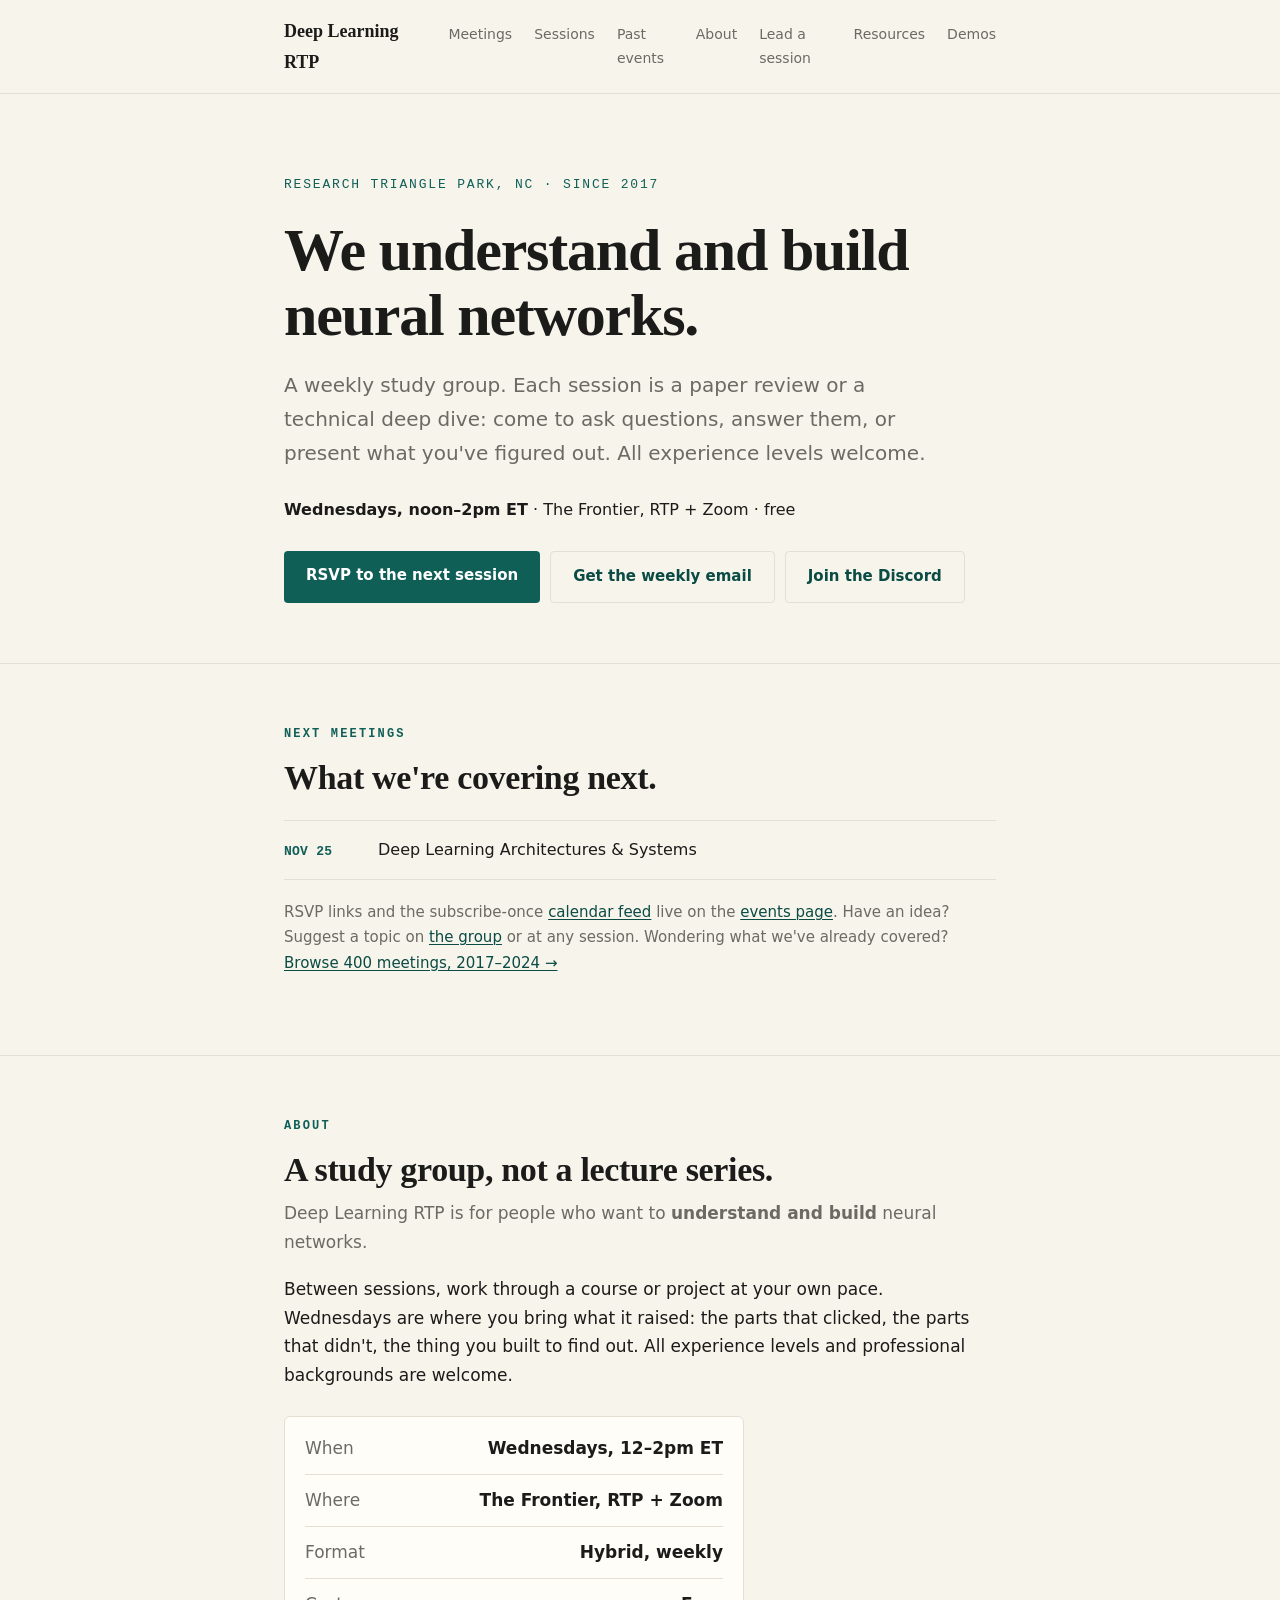
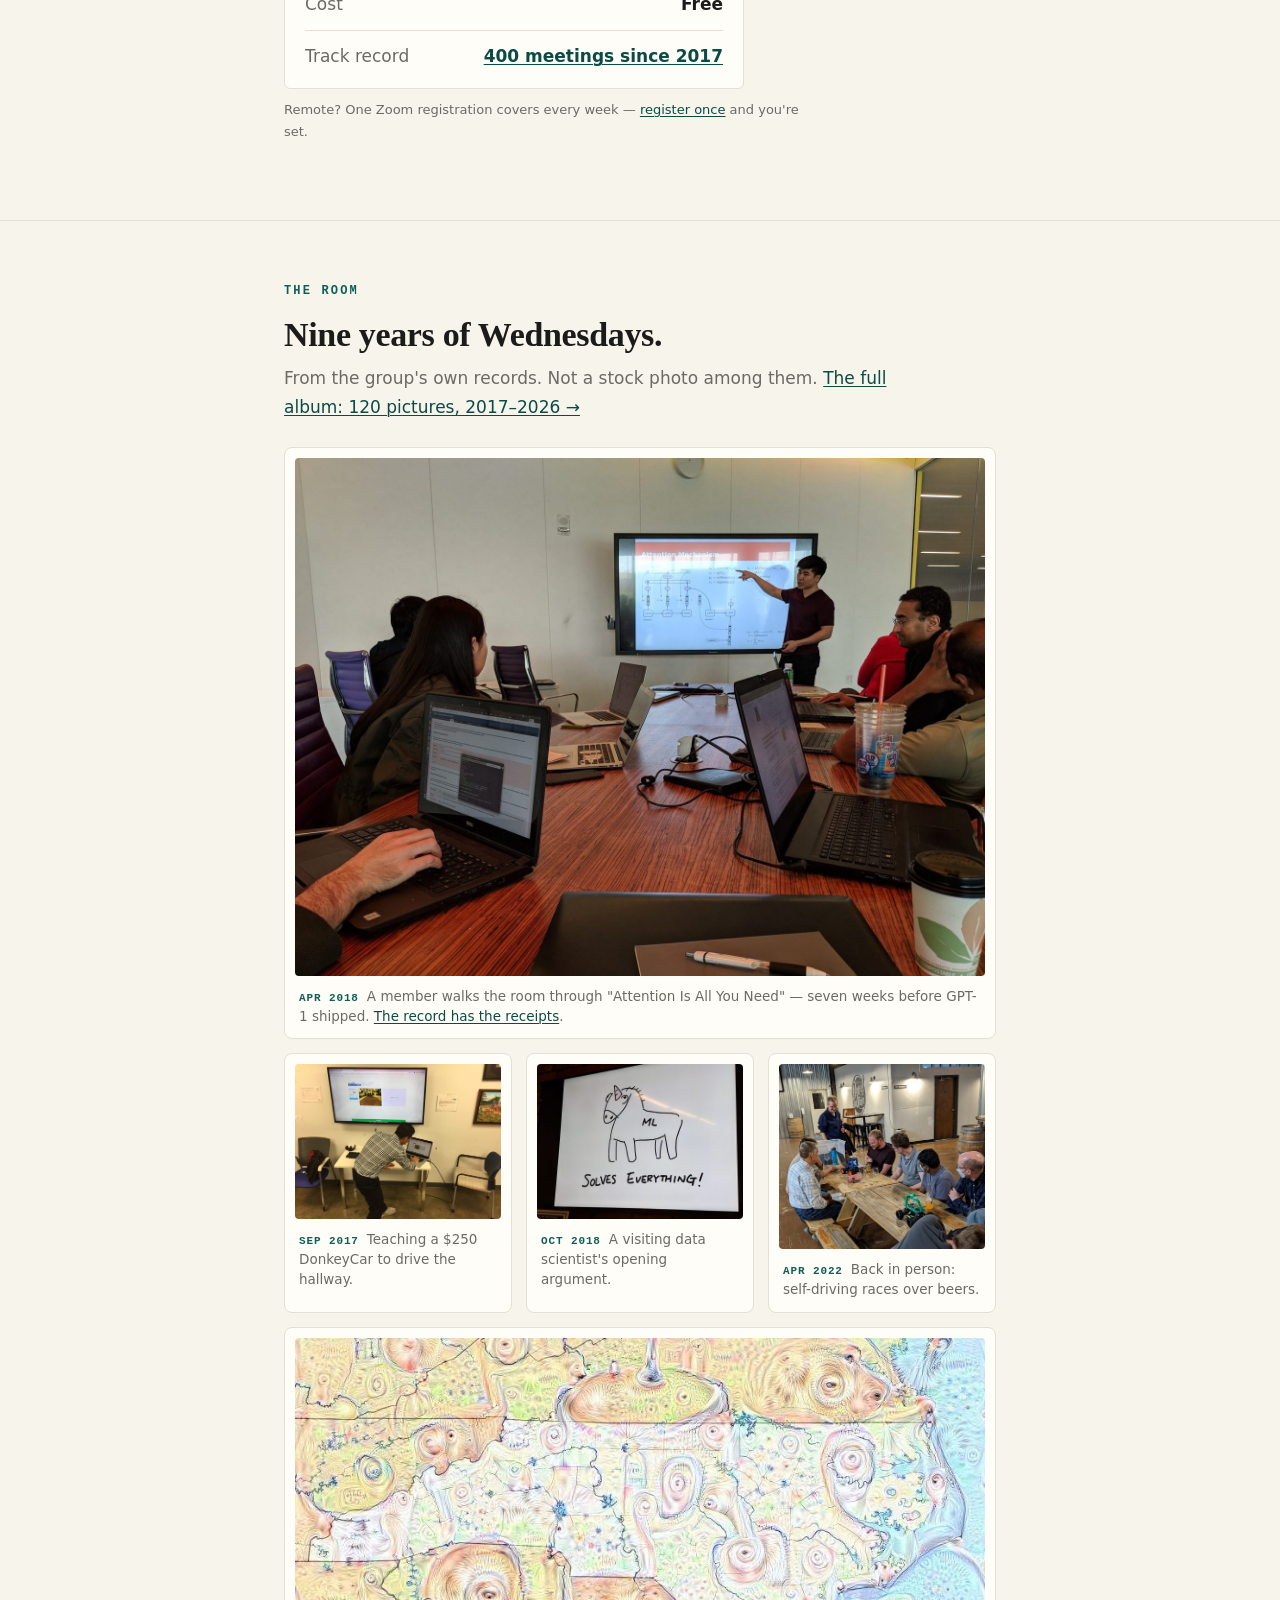
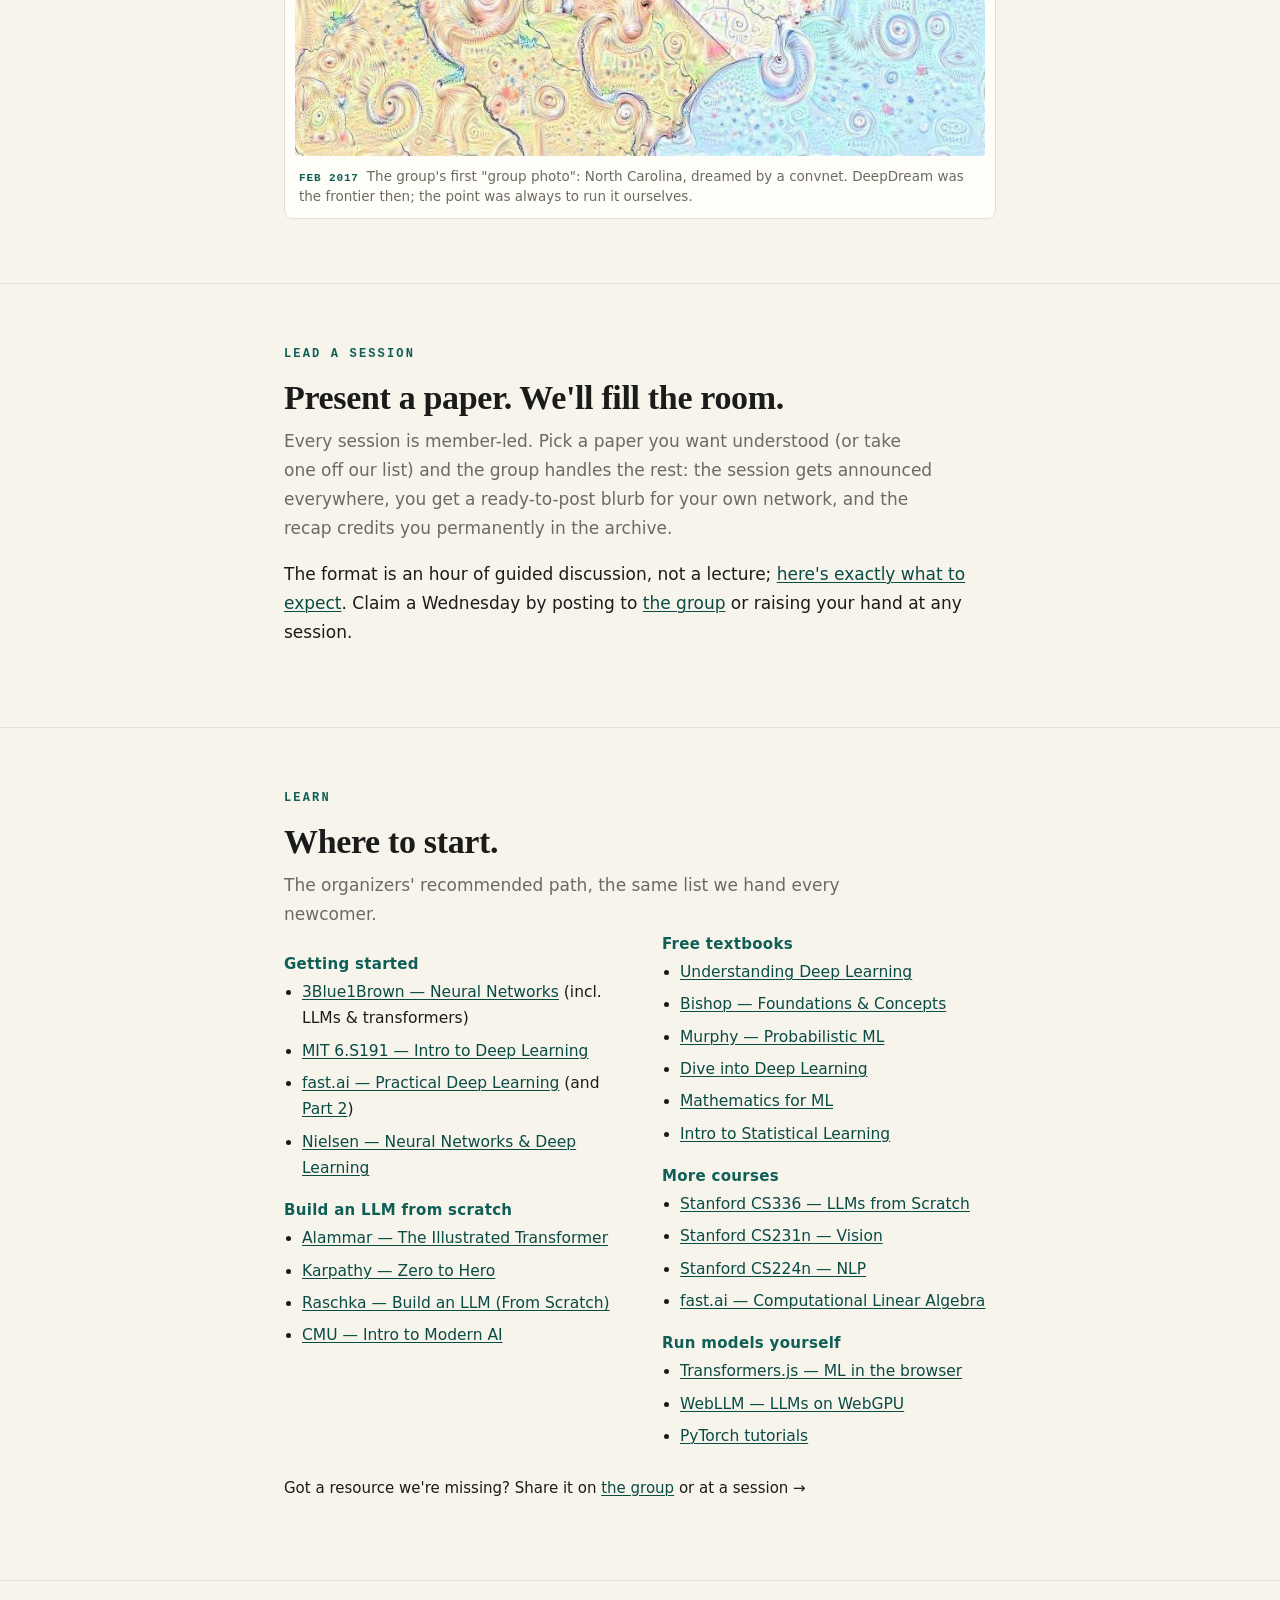
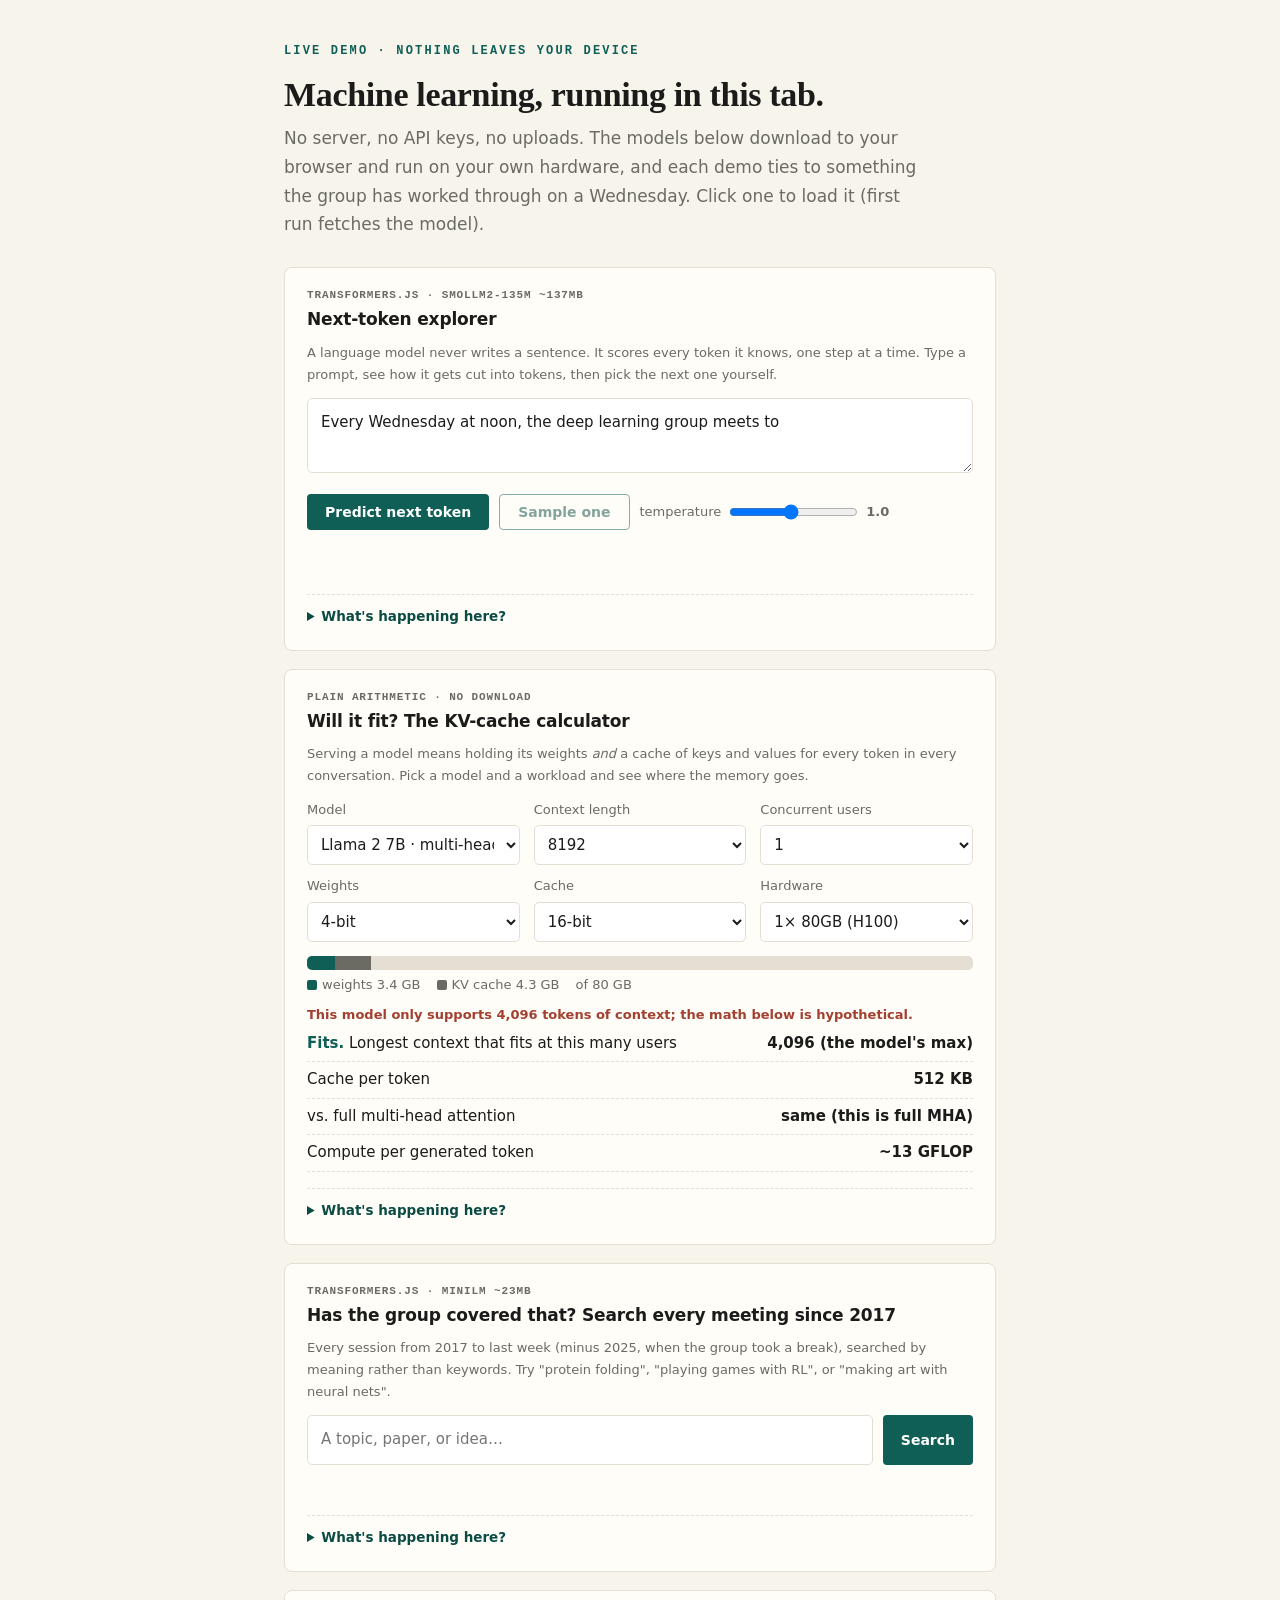
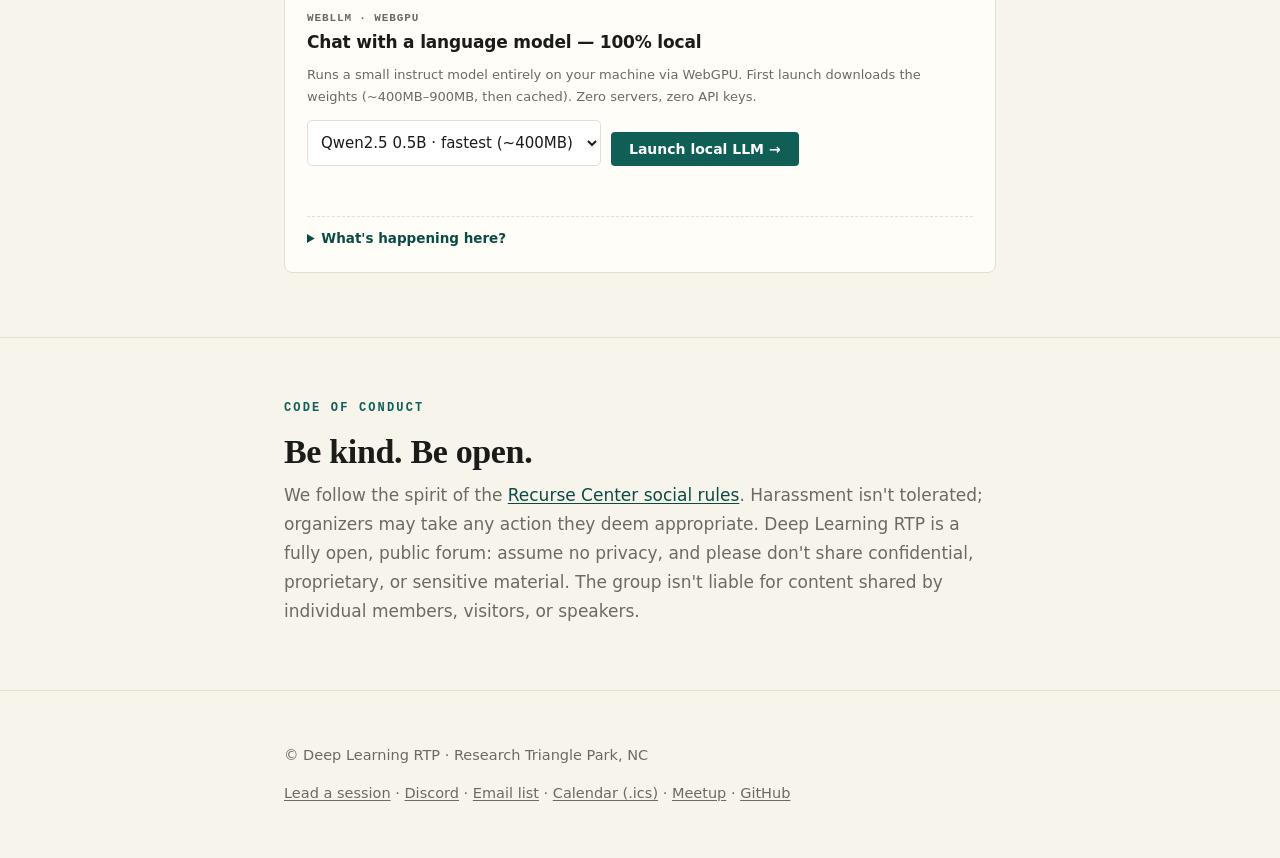
==== commit 260429eb: "Add the 2026 Meetup sessions to archive search The frozen record stops at 2024, so the group's curre" ====
--- a/index.html
+++ b/index.html
@@ -428,8 +428,8 @@
 
     <div class="card" style="margin-top:18px">
       <div class="tag">Transformers.js · MiniLM ~23MB</div>
-      <h3>Has the group covered that? Search 396 meetings</h3>
-      <p class="note" style="margin:0 0 12px">Every session from 2017 to 2024, searched by meaning rather than keywords. Try "protein folding", "playing games with RL", or "making art with neural nets".</p>
+      <h3>Has the group covered that? Search every meeting since 2017</h3>
+      <p class="note" style="margin:0 0 12px">Every session from 2017 to last week (minus 2025, when the group took a break), searched by meaning rather than keywords. Try "protein folding", "playing games with RL", or "making art with neural nets".</p>
       <div class="row" style="margin-top:0">
         <input type="text" id="arc-in" placeholder="A topic, paper, or idea…" style="flex:1">
         <button class="act" id="arc-run" style="margin-top:0">Search</button>
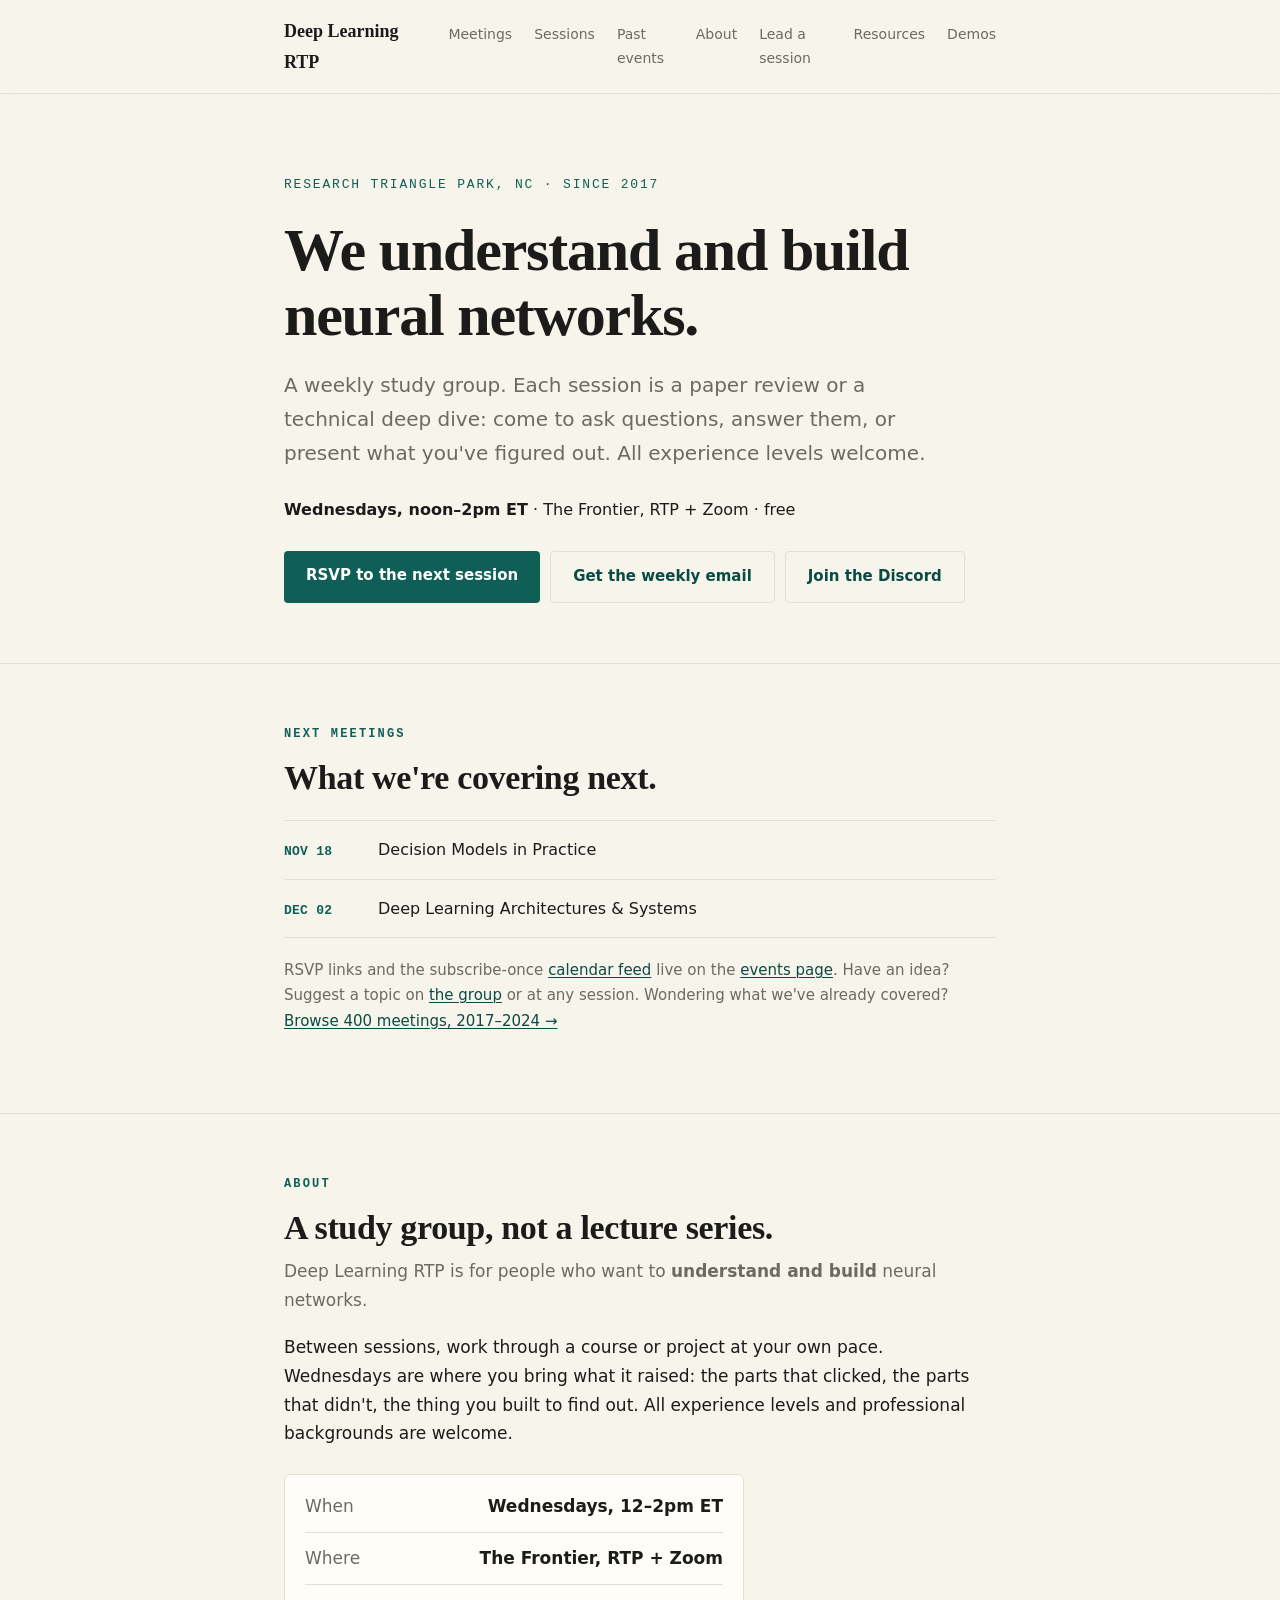
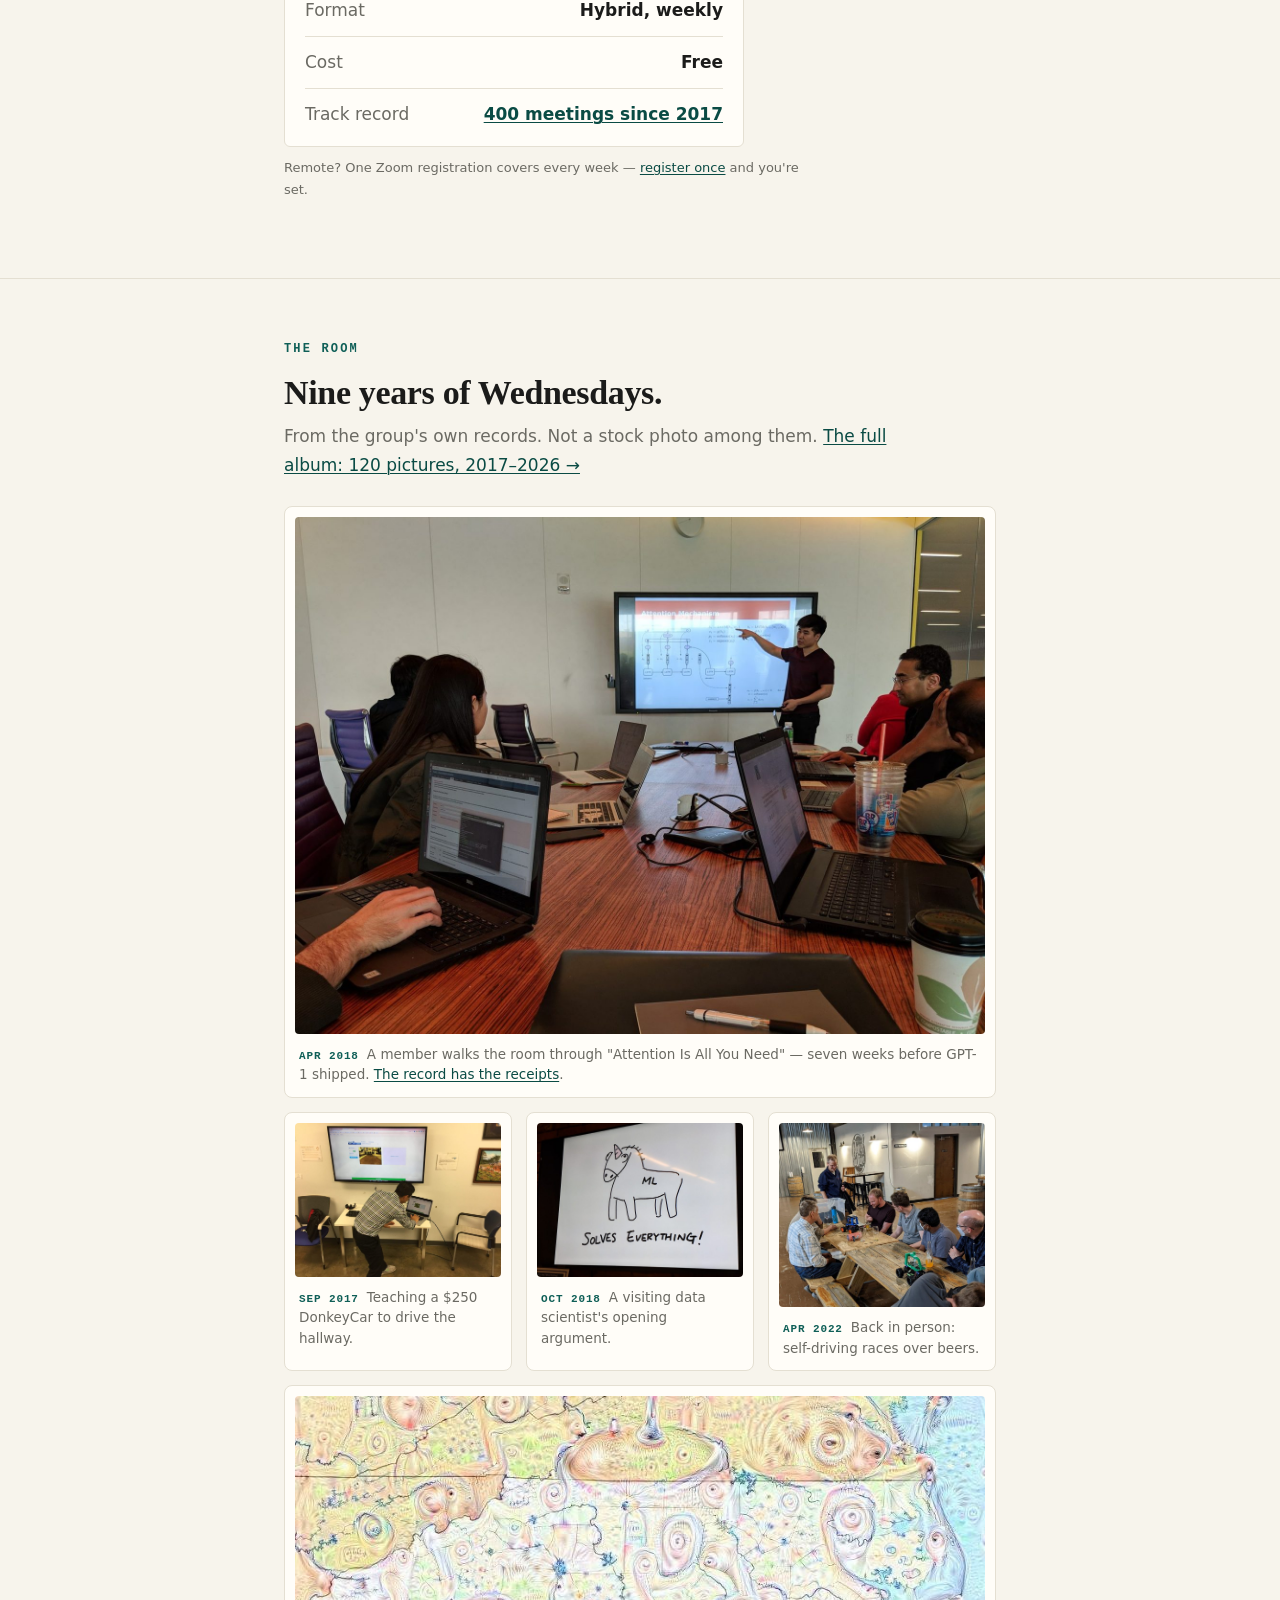
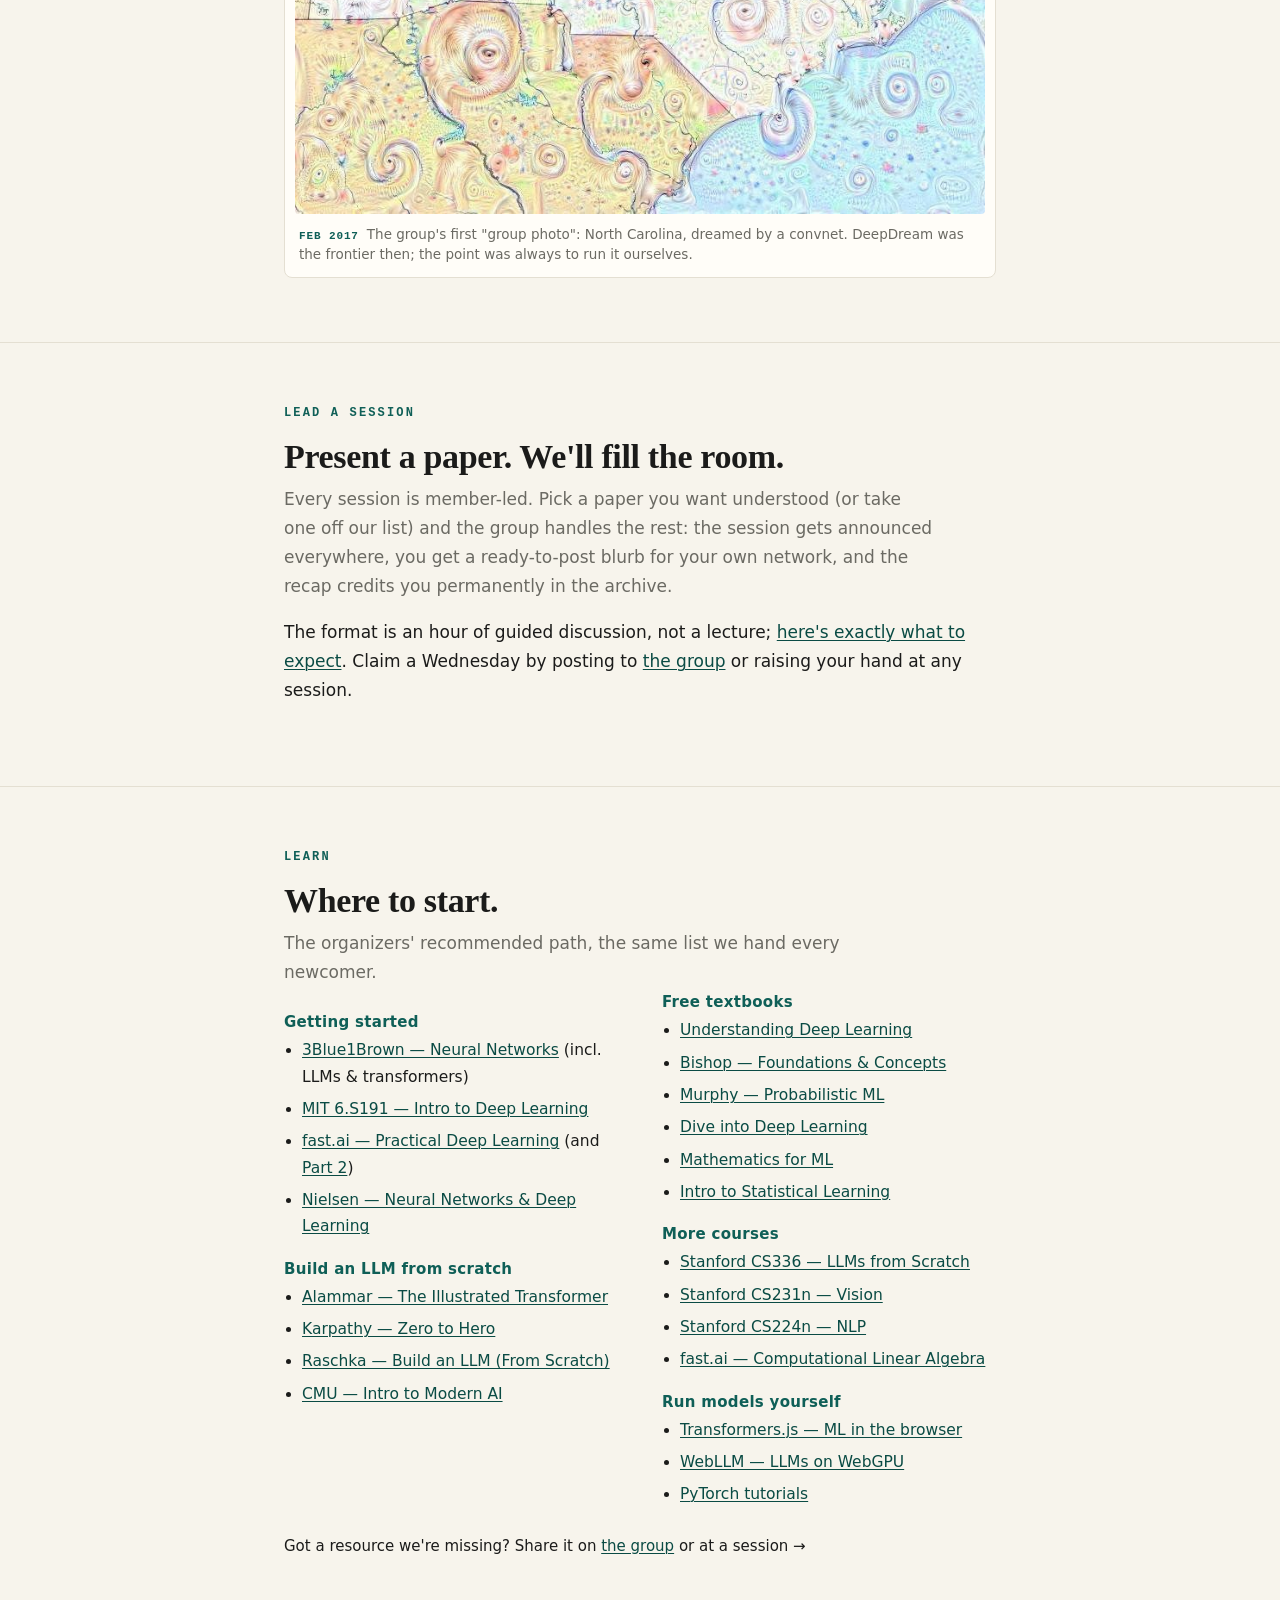
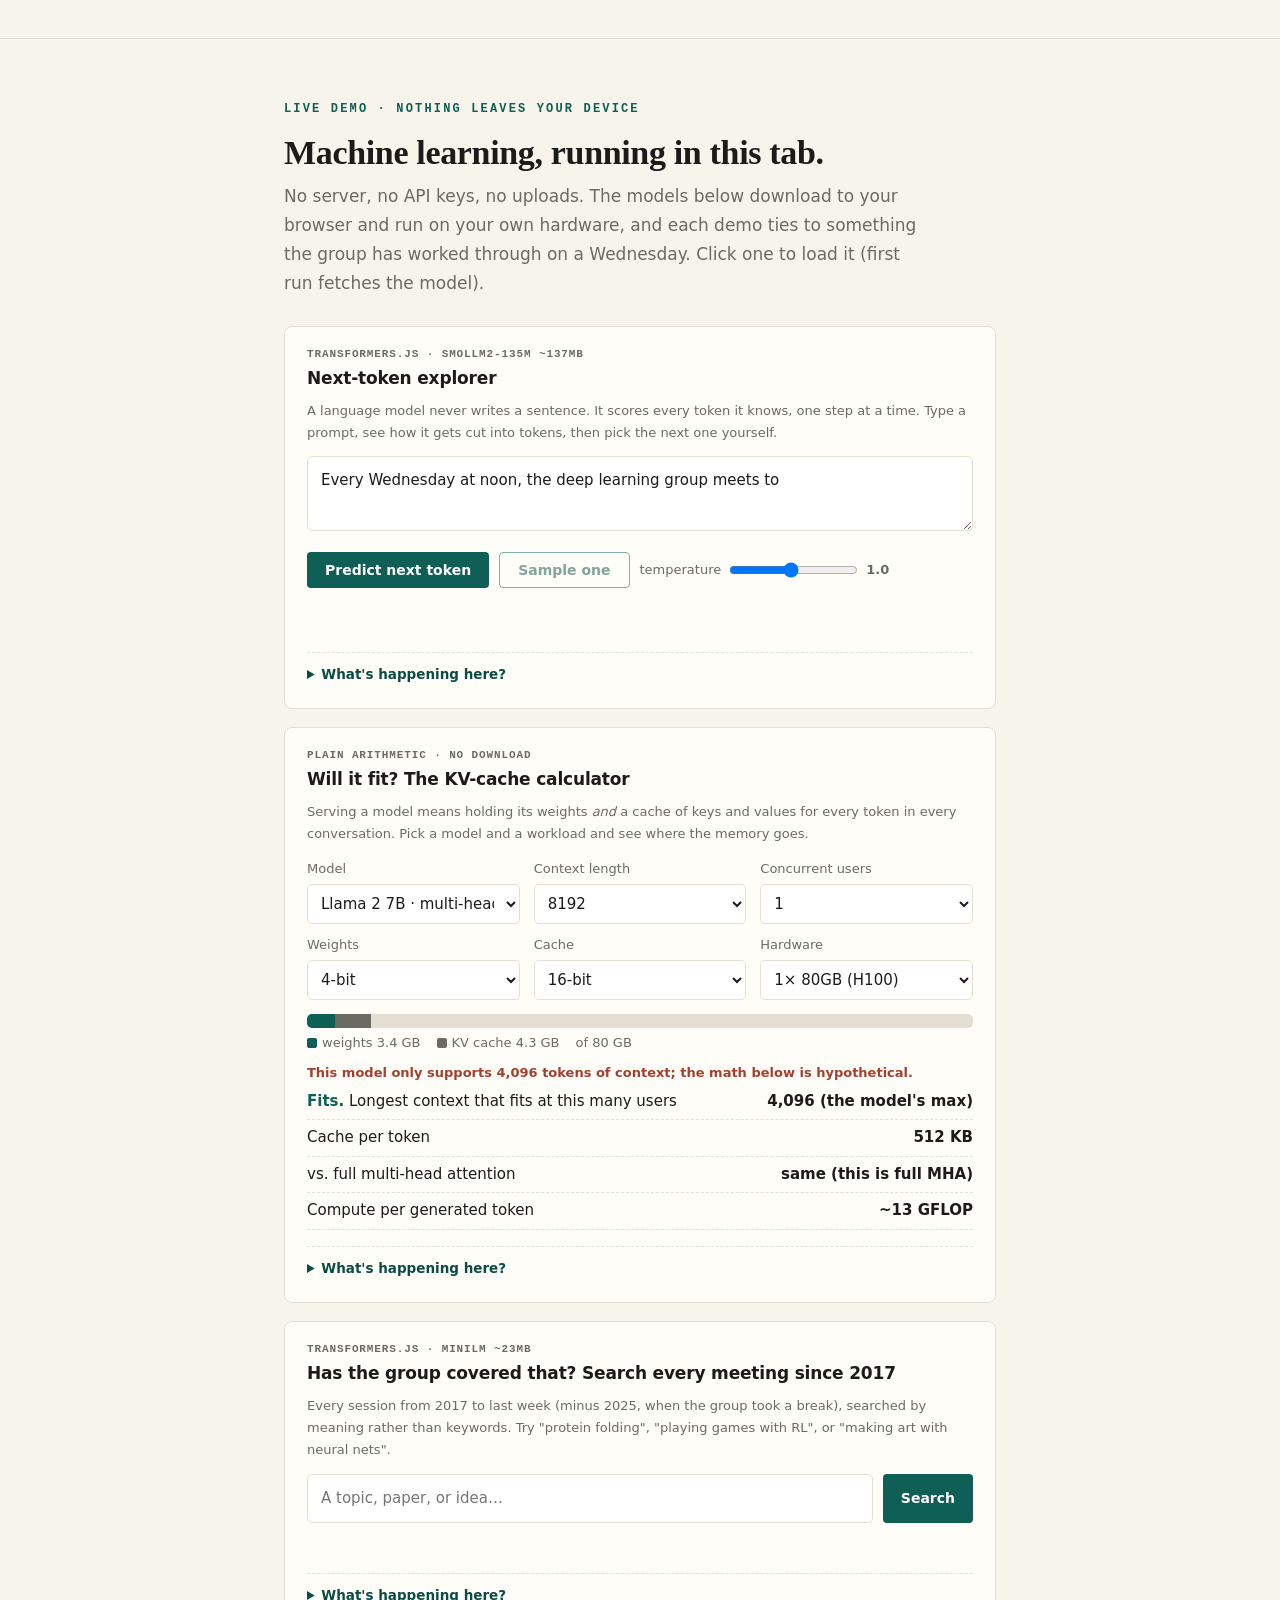
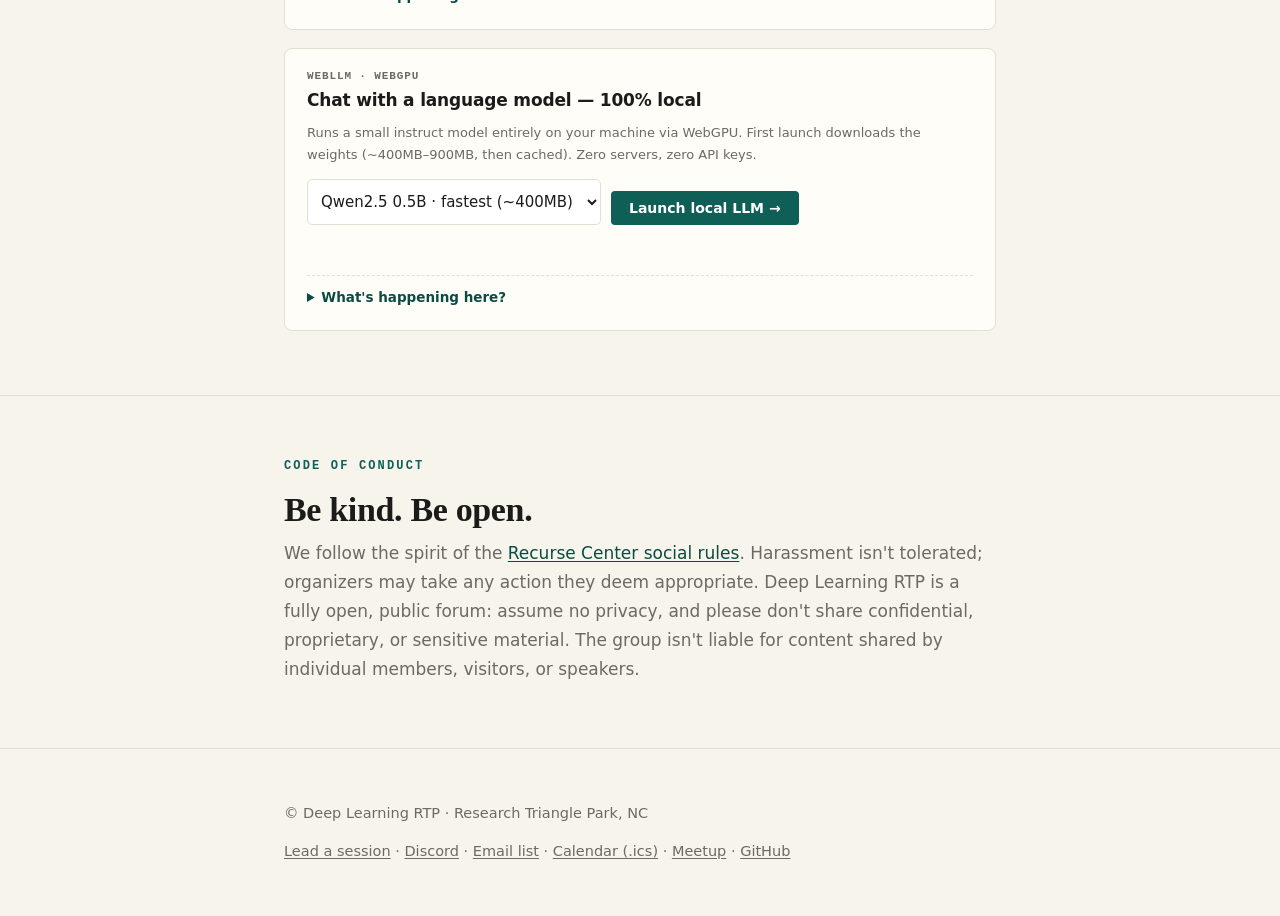
==== commit 093e4f82: "Publish generated events pages from dlrtp-ops" ====
--- a/index.html
+++ b/index.html
@@ -6,12 +6,12 @@
 <title>Deep Learning RTP — a study group that builds neural networks</title>
 <meta name="description" content="Deep Learning RTP: a study group in the Research Triangle. Weekly paper reviews and technical deep dives on neural networks. All levels welcome.">
 <meta name="robots" content="index, follow, max-snippet:-1, max-image-preview:large">
-<link rel="canonical" href="https://deeplearningrtp.github.io/">
+<link rel="canonical" href="https://deeplearningrtp.org/">
 <link rel="alternate" type="text/calendar" title="DLRTP events (.ics)" href="/events/dlrtp.ics">
 <meta property="og:title" content="Deep Learning RTP">
 <meta property="og:description" content="Weekly neural-network paper reviews & deep dives in RTP. All experience levels welcome.">
 <meta property="og:type" content="website">
-<meta property="og:url" content="https://deeplearningrtp.github.io/">
+<meta property="og:url" content="https://deeplearningrtp.org/">
 <!-- ponytail: script-src-only CSP; connect-src lockdown is the upgrade path once model hosts are pinned. -->
 <meta http-equiv="Content-Security-Policy" content="script-src 'self' blob: https://cdn.jsdelivr.net 'wasm-unsafe-eval' http://localhost:8400; worker-src 'self' blob:; object-src 'none'; base-uri 'none'">
 <!-- generated:jsonld:start -->
@@ -21,9 +21,9 @@
   "@graph": [
     {
       "@type": "Organization",
-      "@id": "https://deeplearningrtp.github.io/#org",
+      "@id": "https://deeplearningrtp.org/#org",
       "name": "Deep Learning RTP",
-      "url": "https://deeplearningrtp.github.io/",
+      "url": "https://deeplearningrtp.org/",
       "description": "A free weekly study group in Research Triangle Park, NC for people who want to understand and build neural networks.",
       "sameAs": [
         "https://www.meetup.com/deep-learning-rtp/",
@@ -33,7 +33,7 @@
     {
       "@type": "EventSeries",
       "name": "Deep Learning RTP weekly study group",
-      "organizer": { "@id": "https://deeplearningrtp.github.io/#org" },
+      "organizer": { "@id": "https://deeplearningrtp.org/#org" },
       "eventAttendanceMode": "https://schema.org/MixedEventAttendanceMode",
       "isAccessibleForFree": true,
       "eventSchedule": {
@@ -56,7 +56,8 @@
         }
       },
       "subEvent": [
-        { "@type": "Event", "name": "Deep Learning Architectures \u0026 Systems", "startDate": "2026-11-25T12:00:00-05:00", "endDate": "2026-11-25T13:30:00-05:00" }
+        { "@type": "Event", "name": "Decision Models in Practice", "startDate": "2026-11-18T12:00:00-05:00", "endDate": "2026-11-18T13:30:00-05:00" },
+        { "@type": "Event", "name": "Deep Learning Architectures \u0026 Systems", "startDate": "2026-12-02T12:00:00-05:00", "endDate": "2026-12-02T13:30:00-05:00" }
       ]
     }
   ]
@@ -256,7 +257,8 @@
     <h2>What we're covering next.</h2>
     <div style="margin-top:22px">
       <!-- generated:meetings:start -->
-<div class="evt"><span class="date">NOV 25</span><span class="t">Deep Learning Architectures & Systems</span></div>
+<div class="evt"><span class="date">NOV 18</span><span class="t">Decision Models in Practice</span></div>
+<div class="evt"><span class="date">DEC 02</span><span class="t">Deep Learning Architectures & Systems</span></div>
 <!-- generated:meetings:end -->
     </div>
     <p class="aside">RSVP links and the subscribe-once <a href="/events/dlrtp.ics">calendar feed</a> live on the <a href="/events/">events page</a>. Have an idea? Suggest a topic on <a href="https://groups.google.com/g/deep-learning-rtp" target="_blank" rel="noopener">the group</a> or at any session. Wondering what we've already covered? <a href="/history/">Browse 400 meetings, 2017–2024 →</a></p>
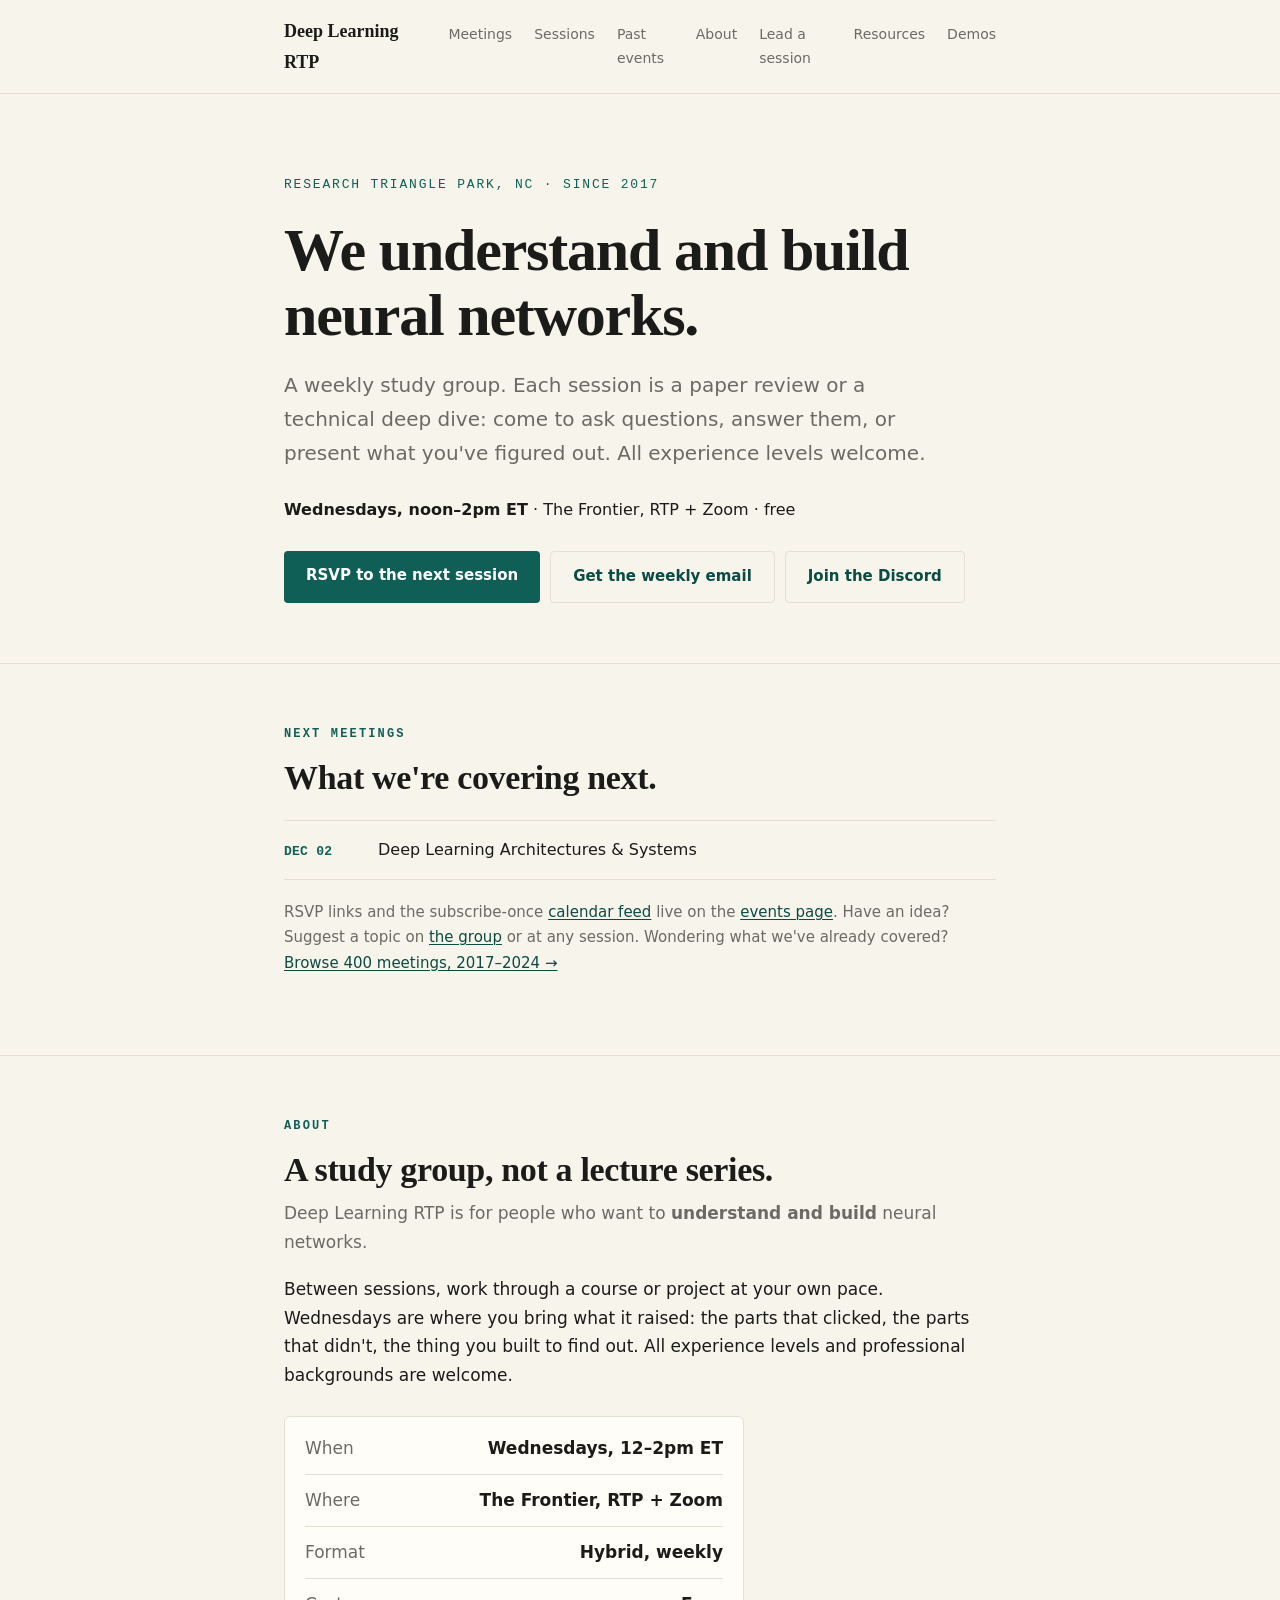
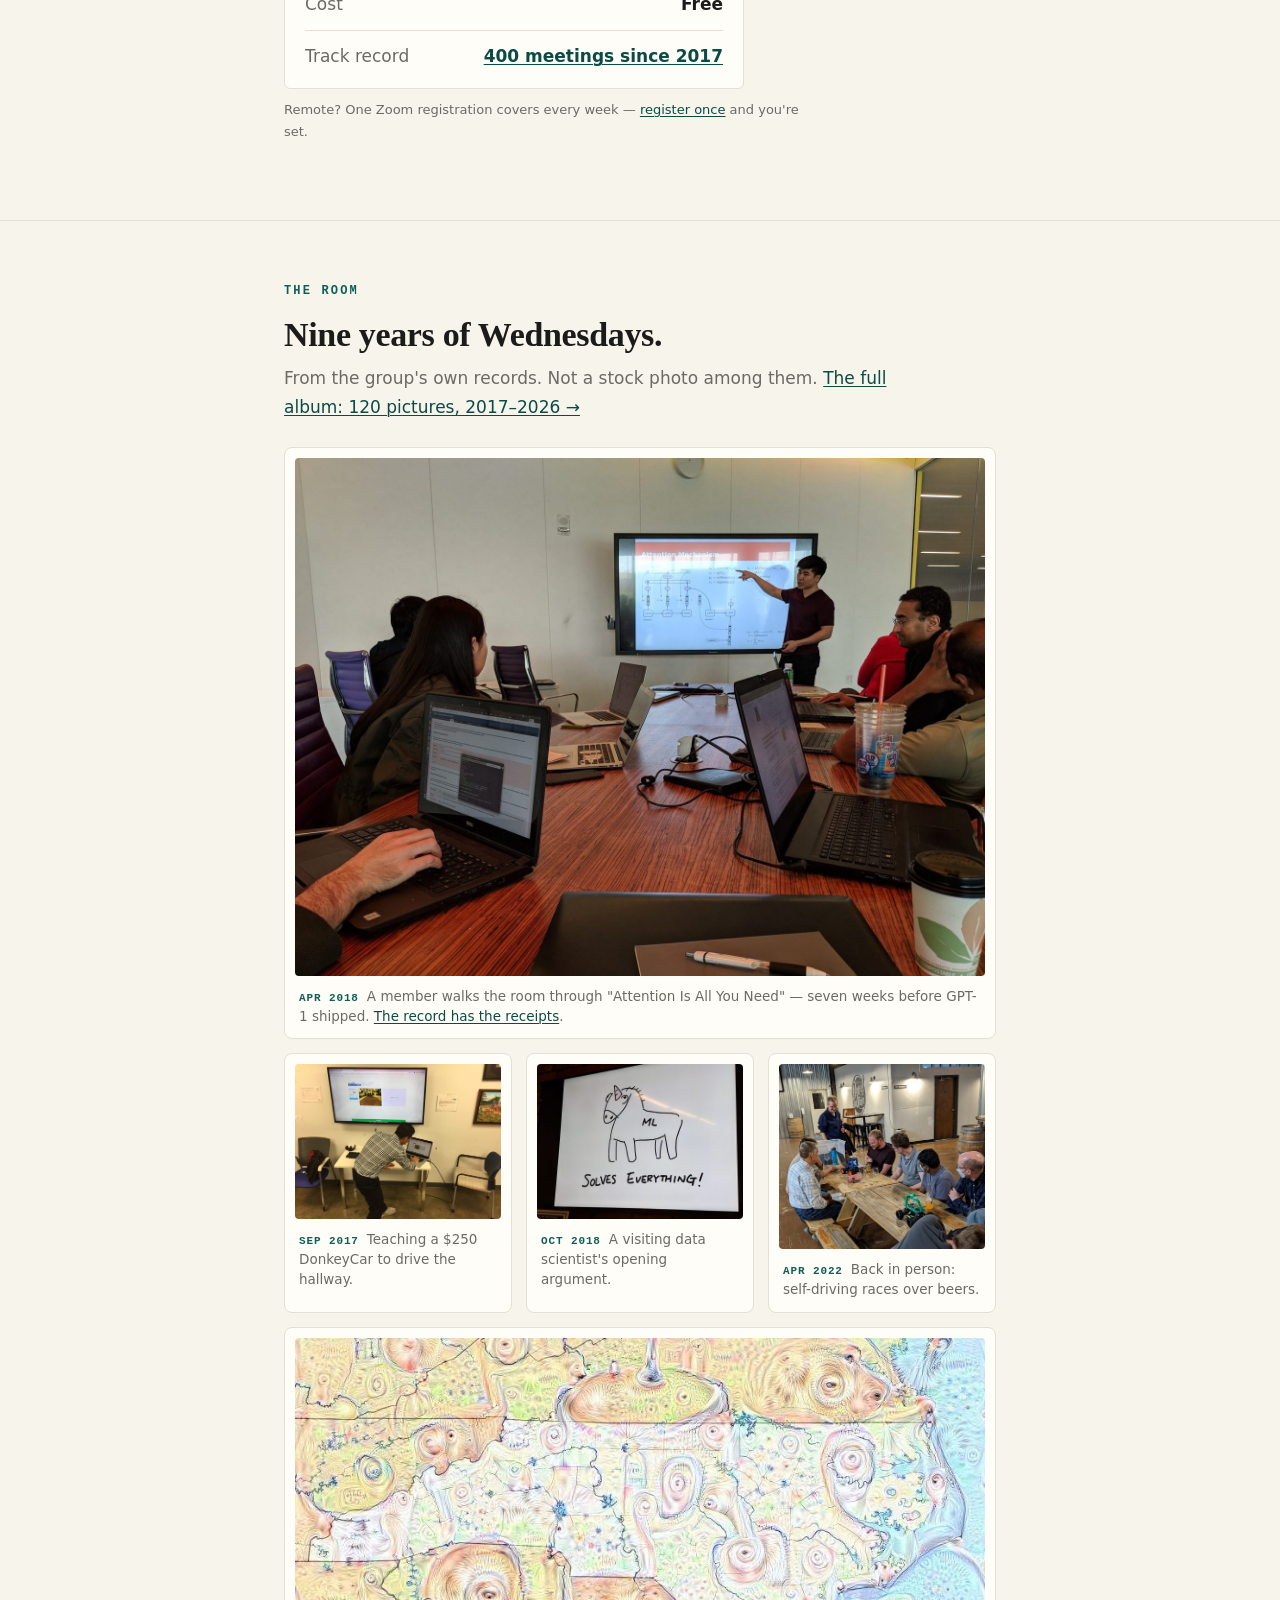
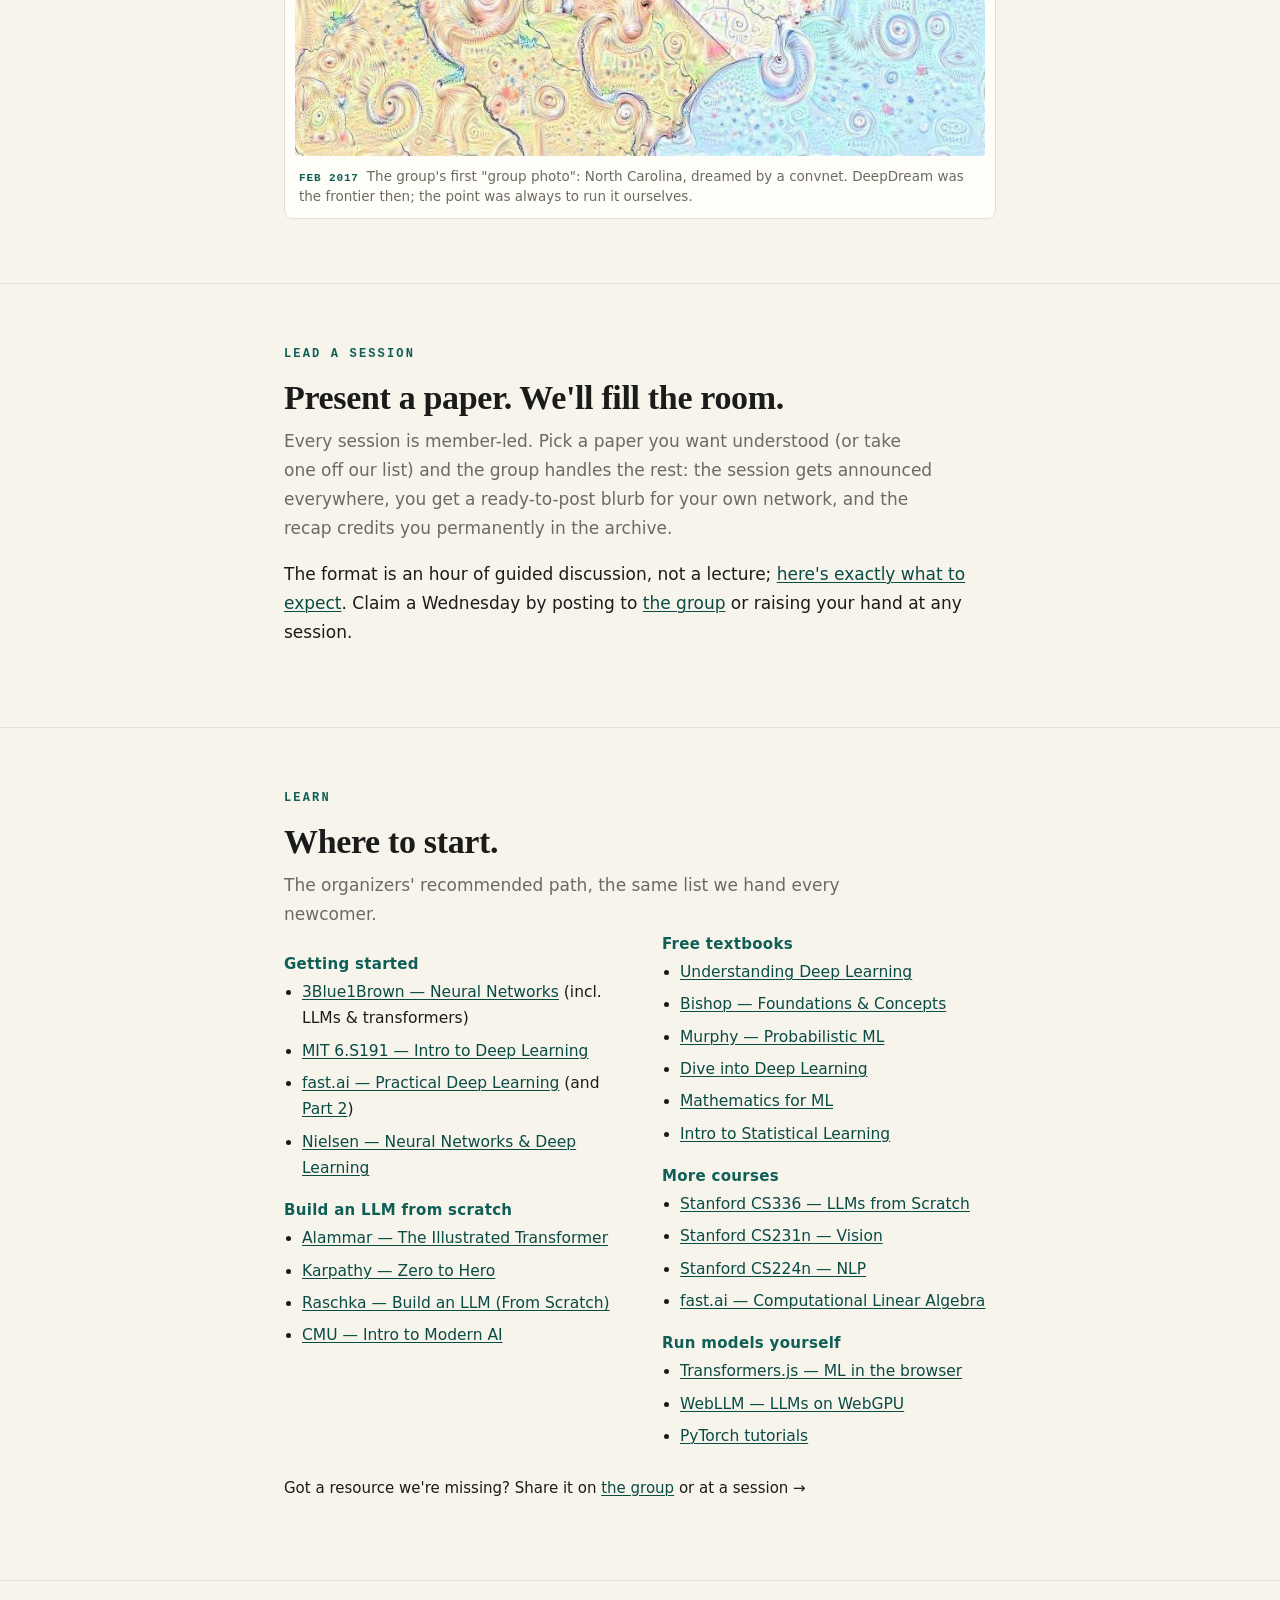
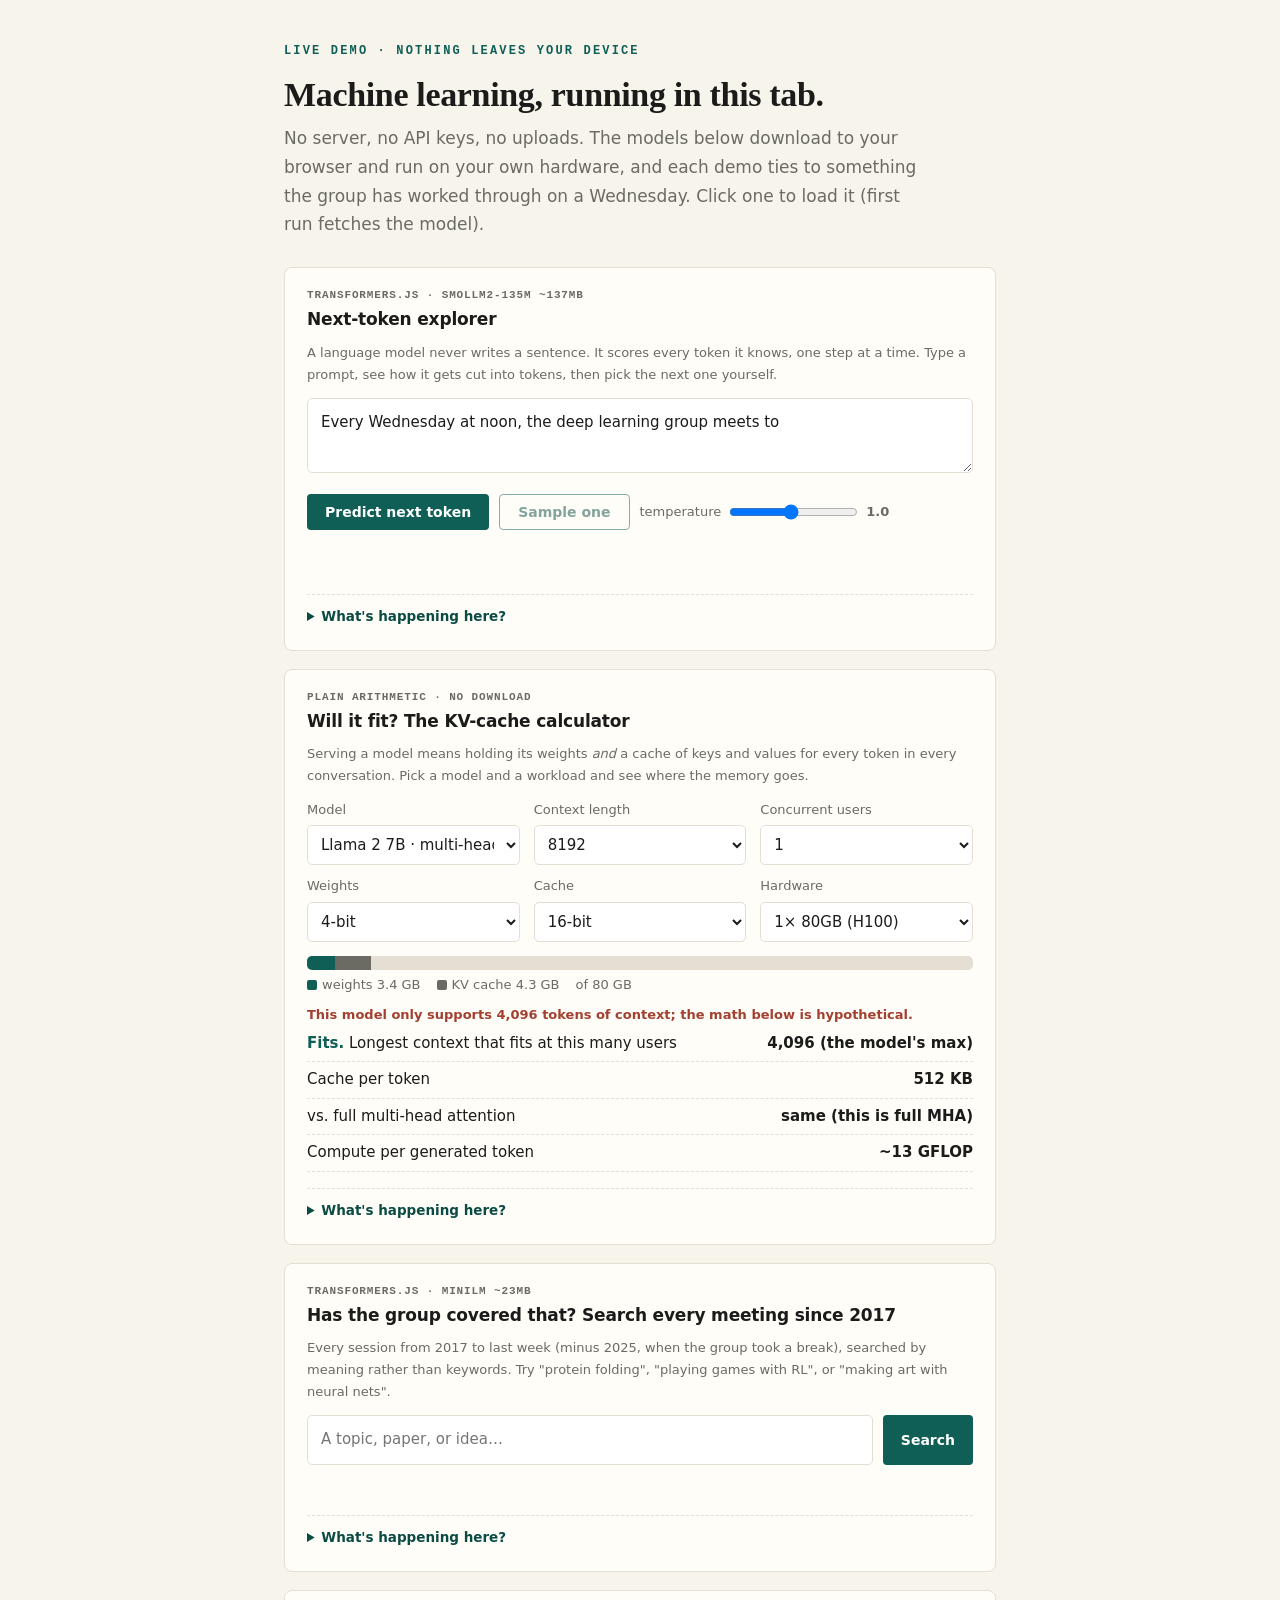
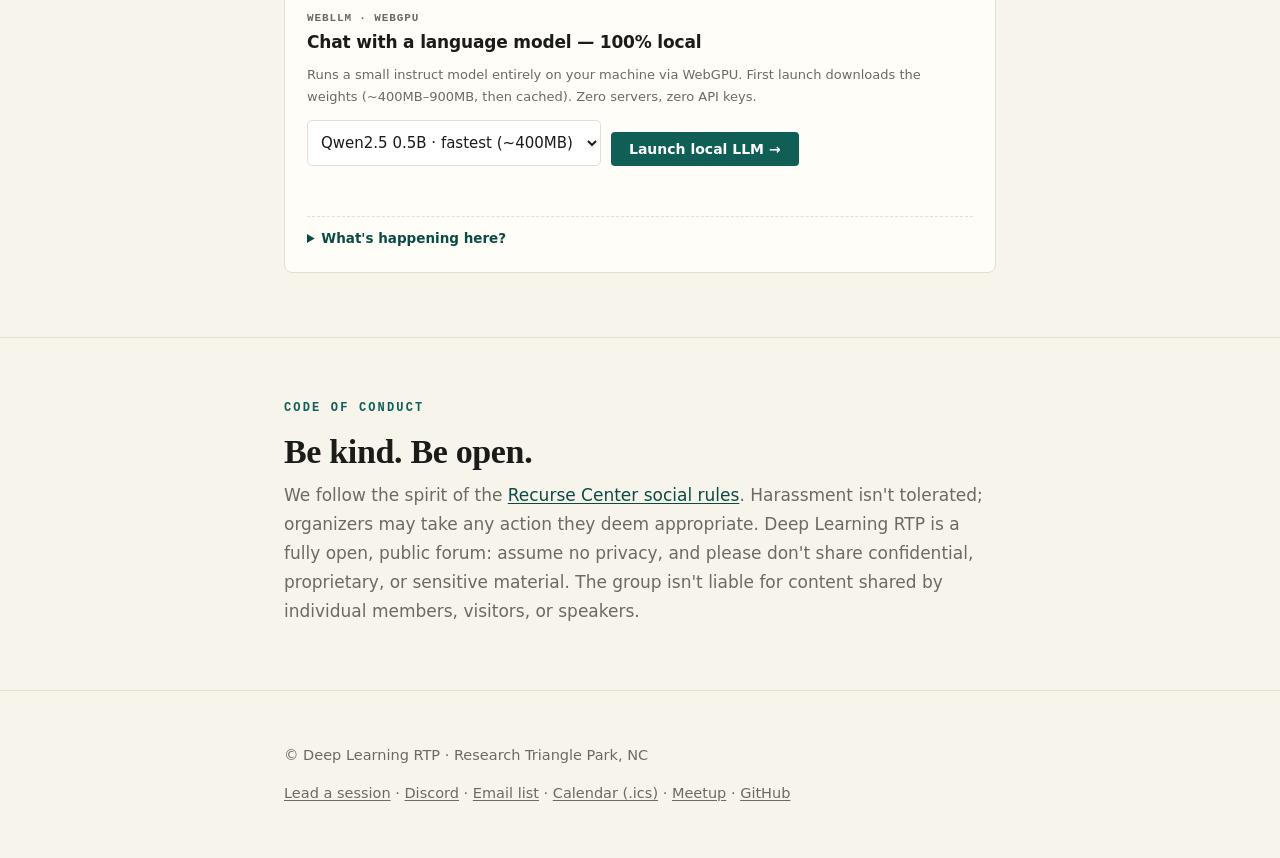
==== commit 1fd12beb: "Publish generated events pages from dlrtp-ops" ====
--- a/index.html
+++ b/index.html
@@ -56,7 +56,6 @@
         }
       },
       "subEvent": [
-        { "@type": "Event", "name": "Decision Models in Practice", "startDate": "2026-11-18T12:00:00-05:00", "endDate": "2026-11-18T13:30:00-05:00" },
         { "@type": "Event", "name": "Deep Learning Architectures \u0026 Systems", "startDate": "2026-12-02T12:00:00-05:00", "endDate": "2026-12-02T13:30:00-05:00" }
       ]
     }
@@ -257,7 +256,6 @@
     <h2>What we're covering next.</h2>
     <div style="margin-top:22px">
       <!-- generated:meetings:start -->
-<div class="evt"><span class="date">NOV 18</span><span class="t">Decision Models in Practice</span></div>
 <div class="evt"><span class="date">DEC 02</span><span class="t">Deep Learning Architectures & Systems</span></div>
 <!-- generated:meetings:end -->
     </div>
